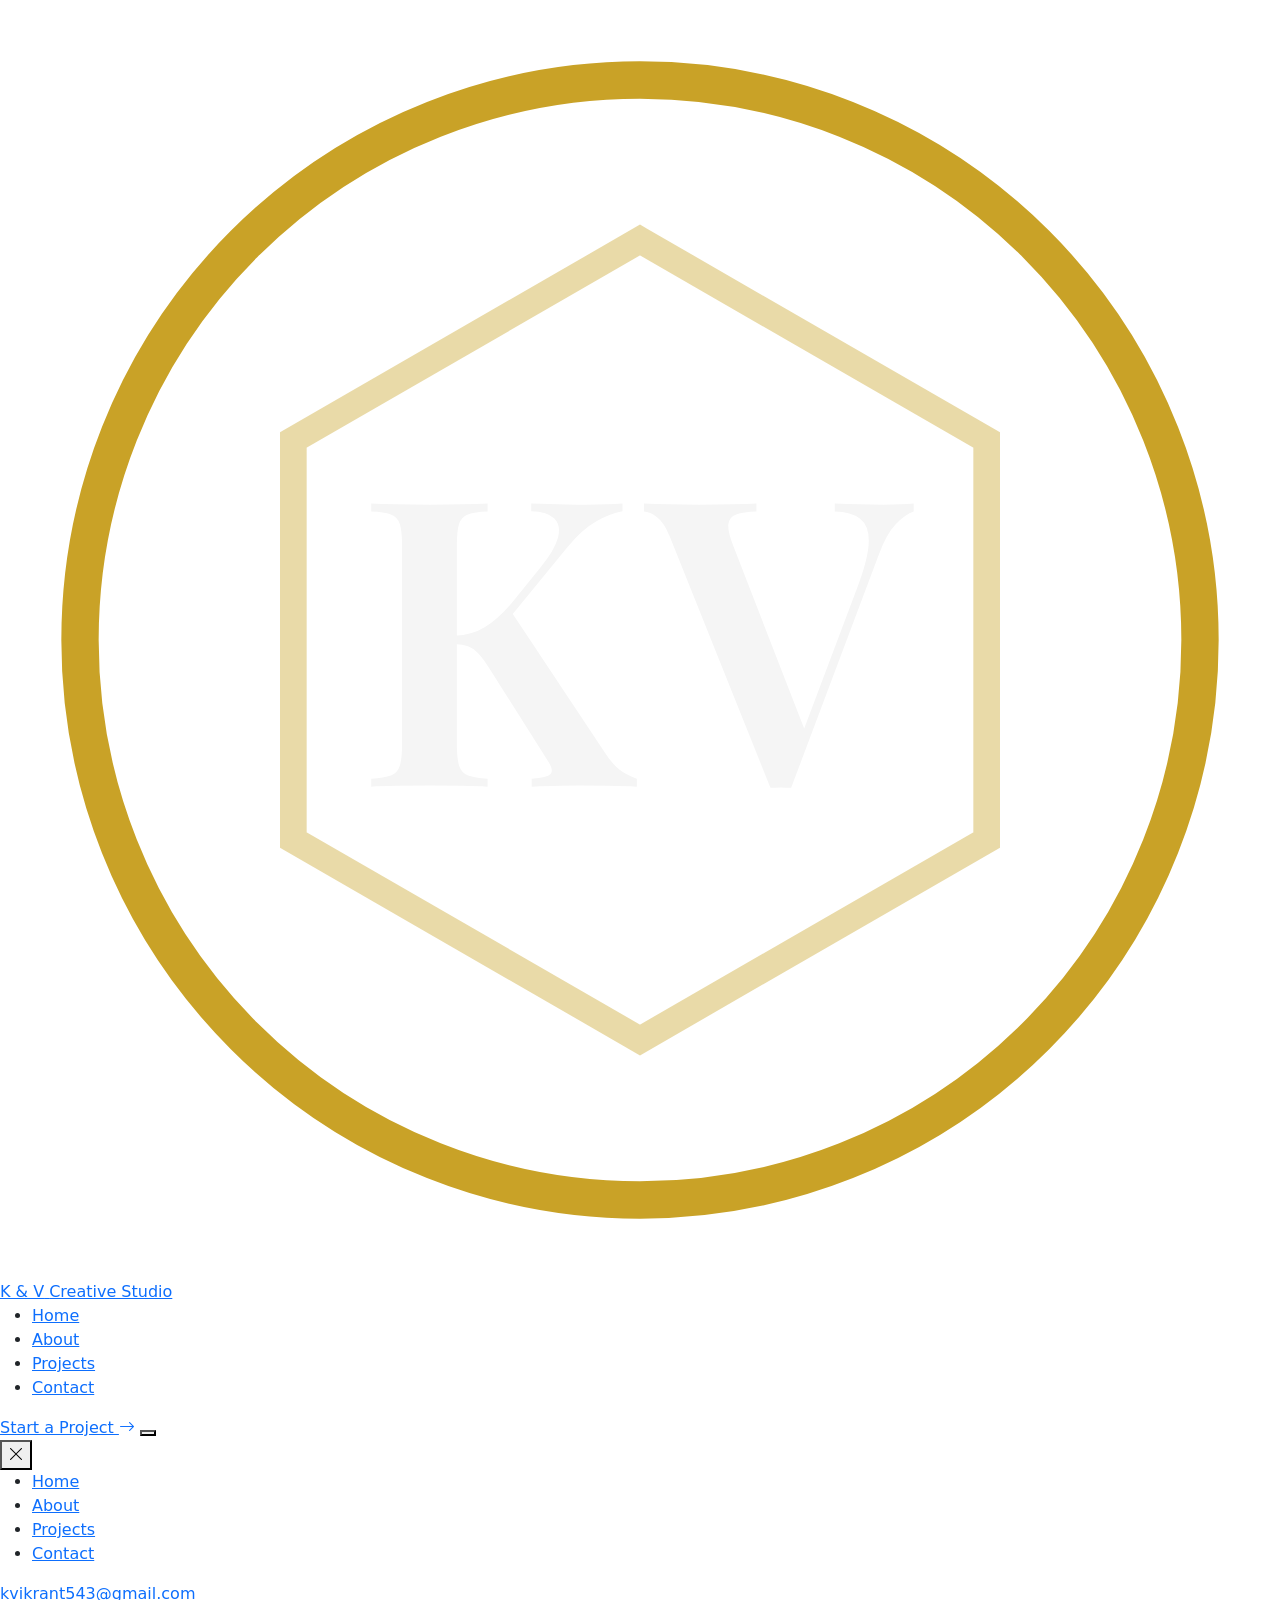
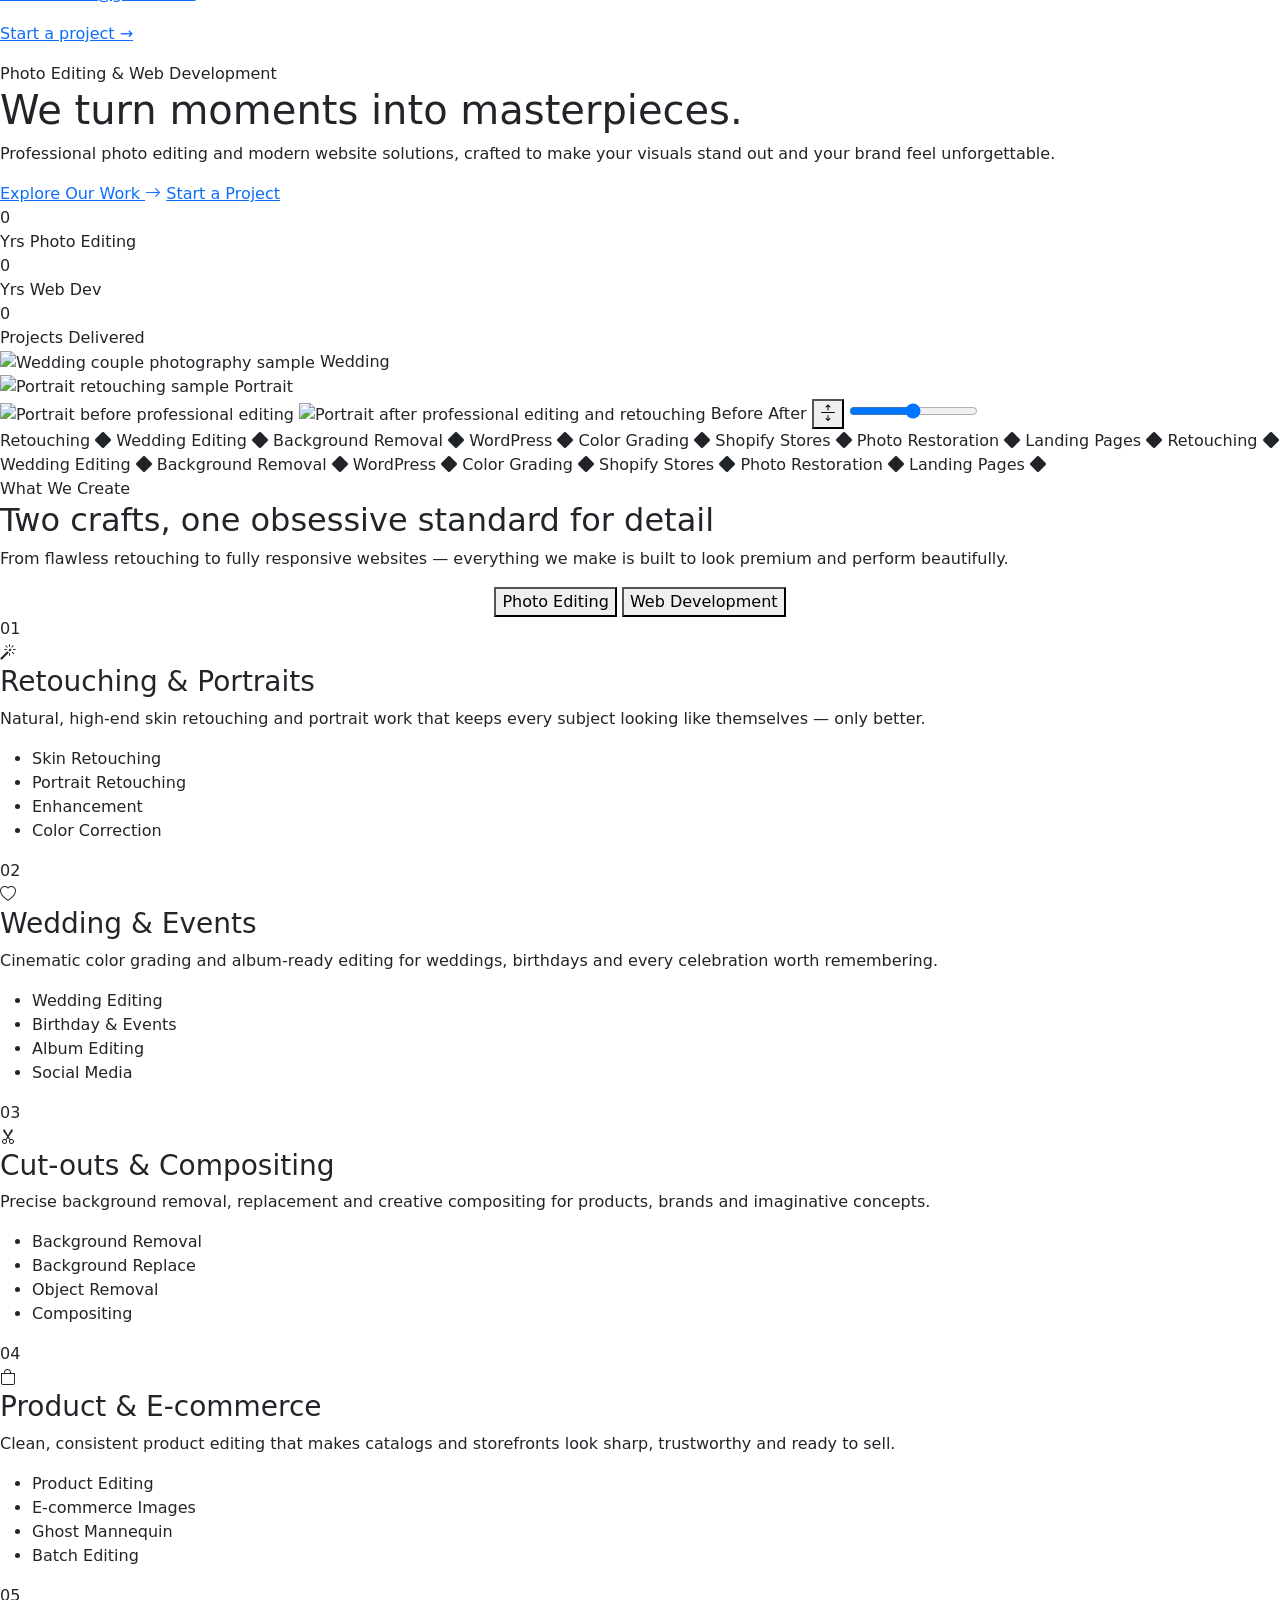
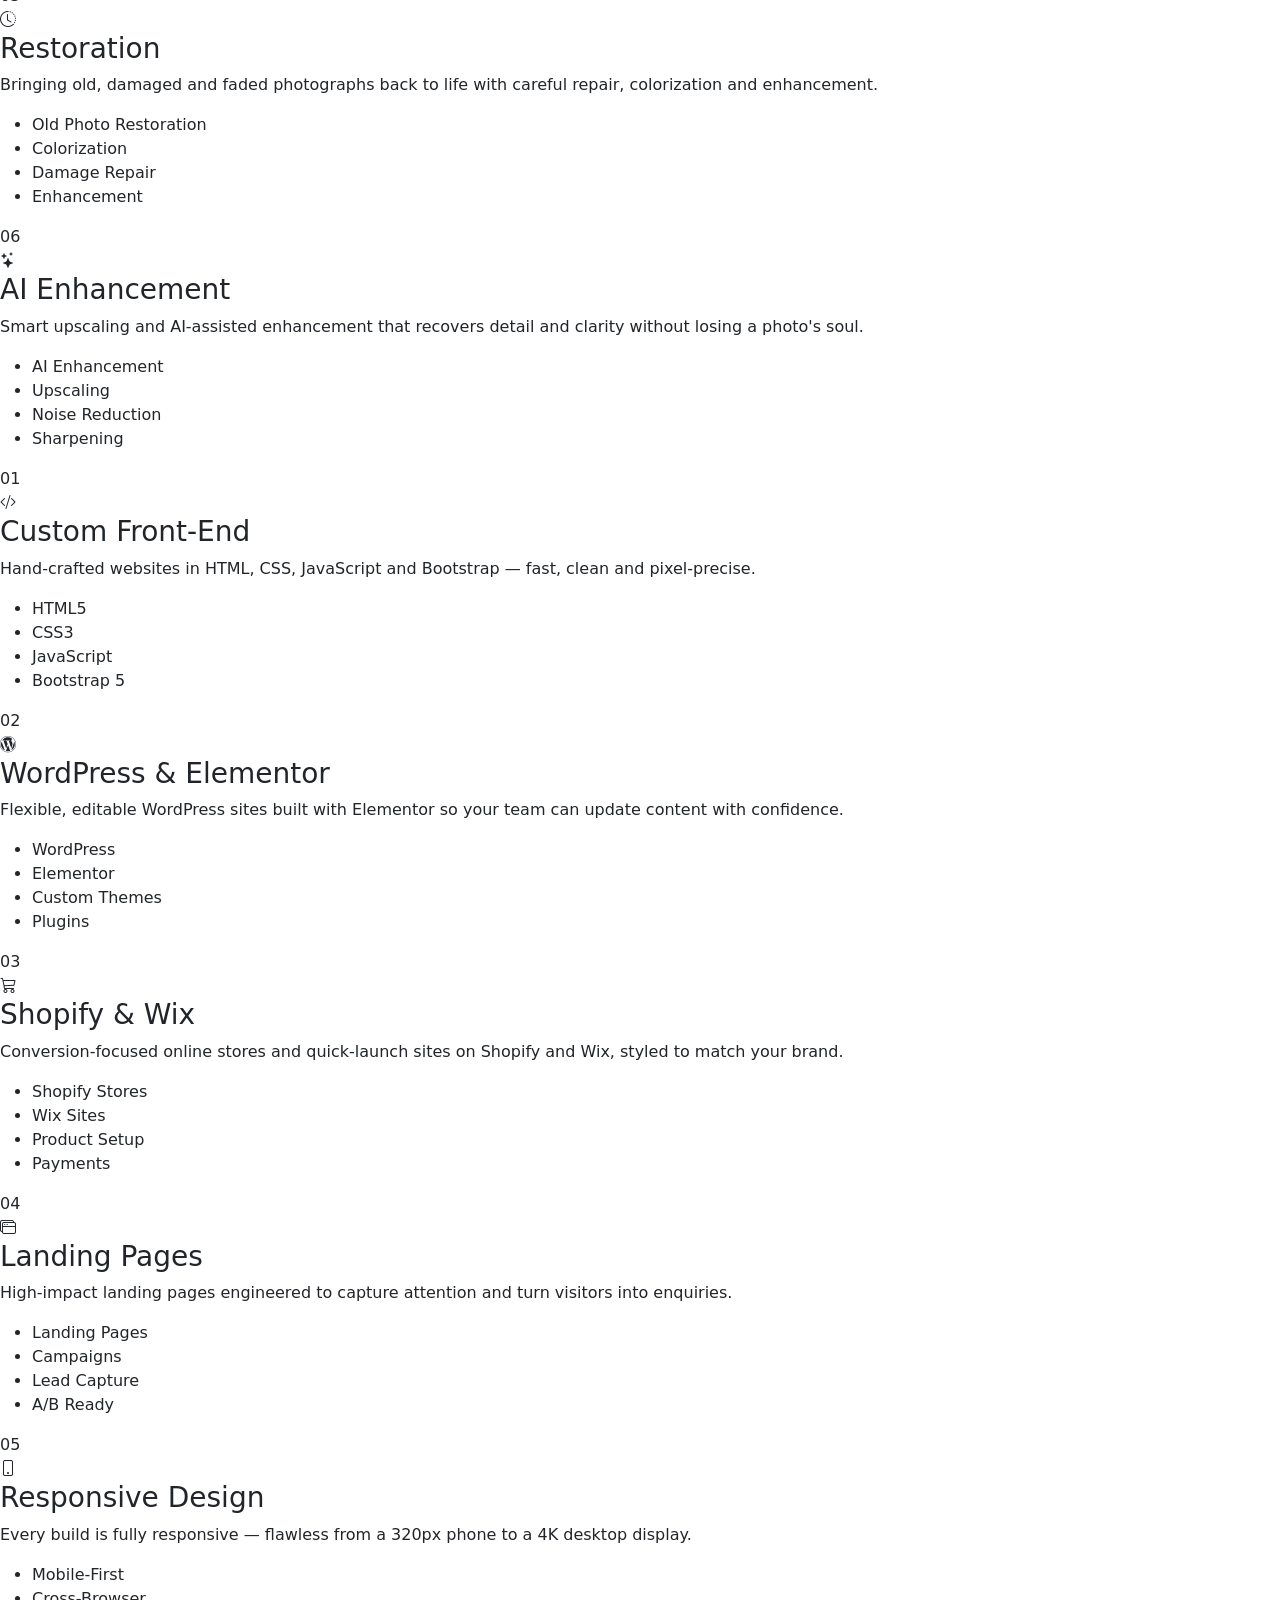
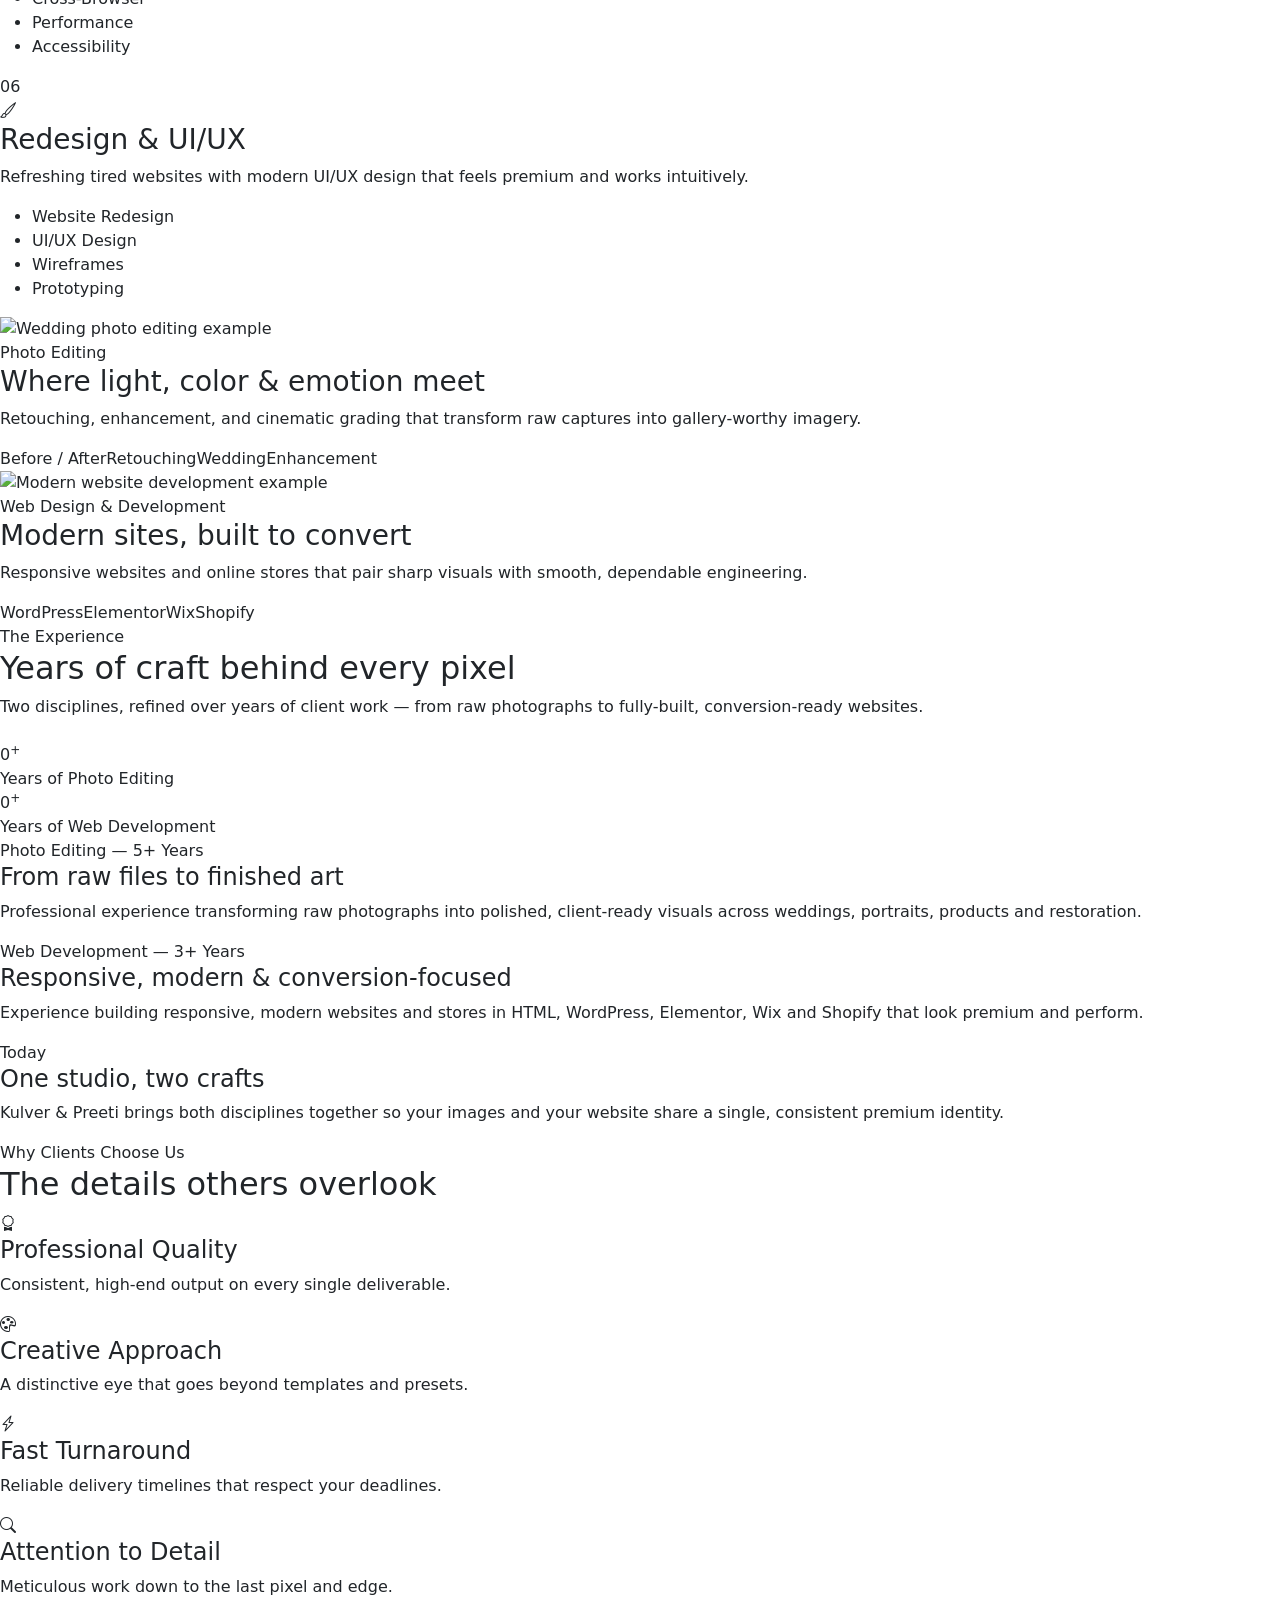
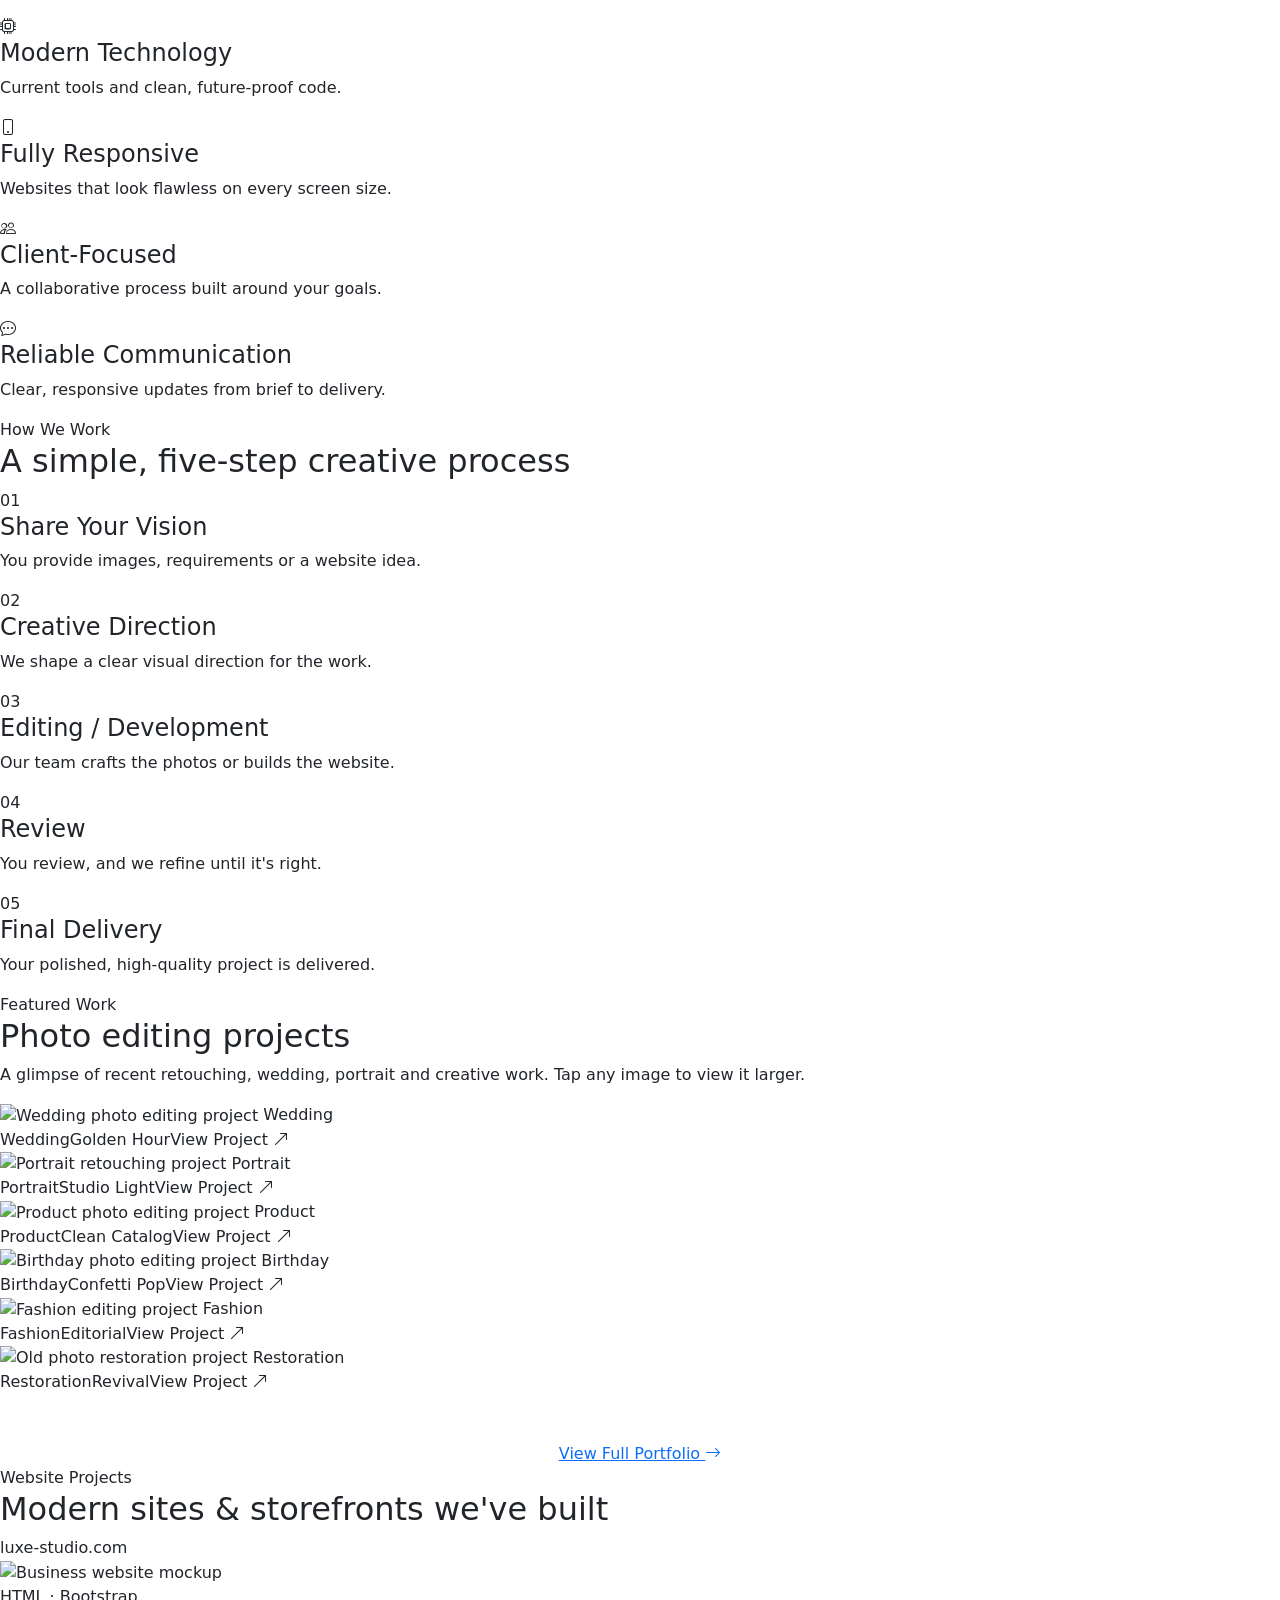
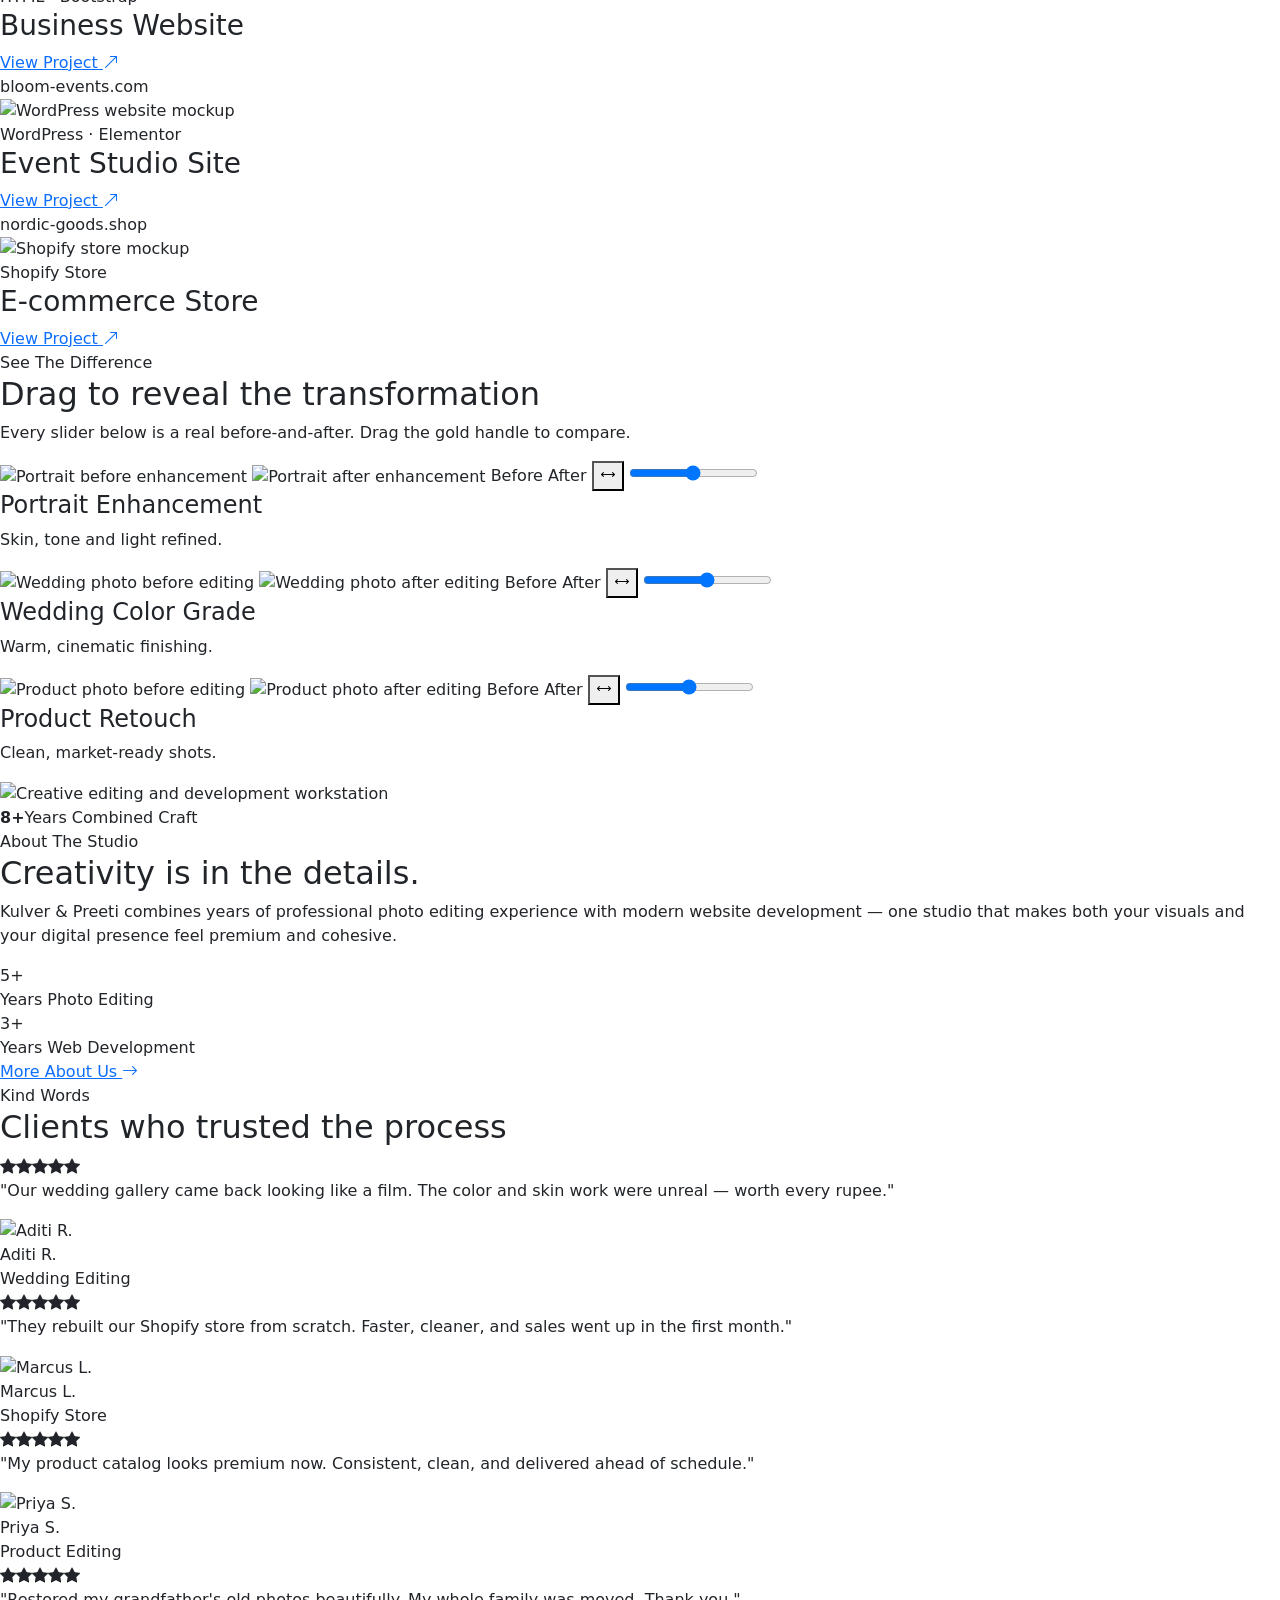
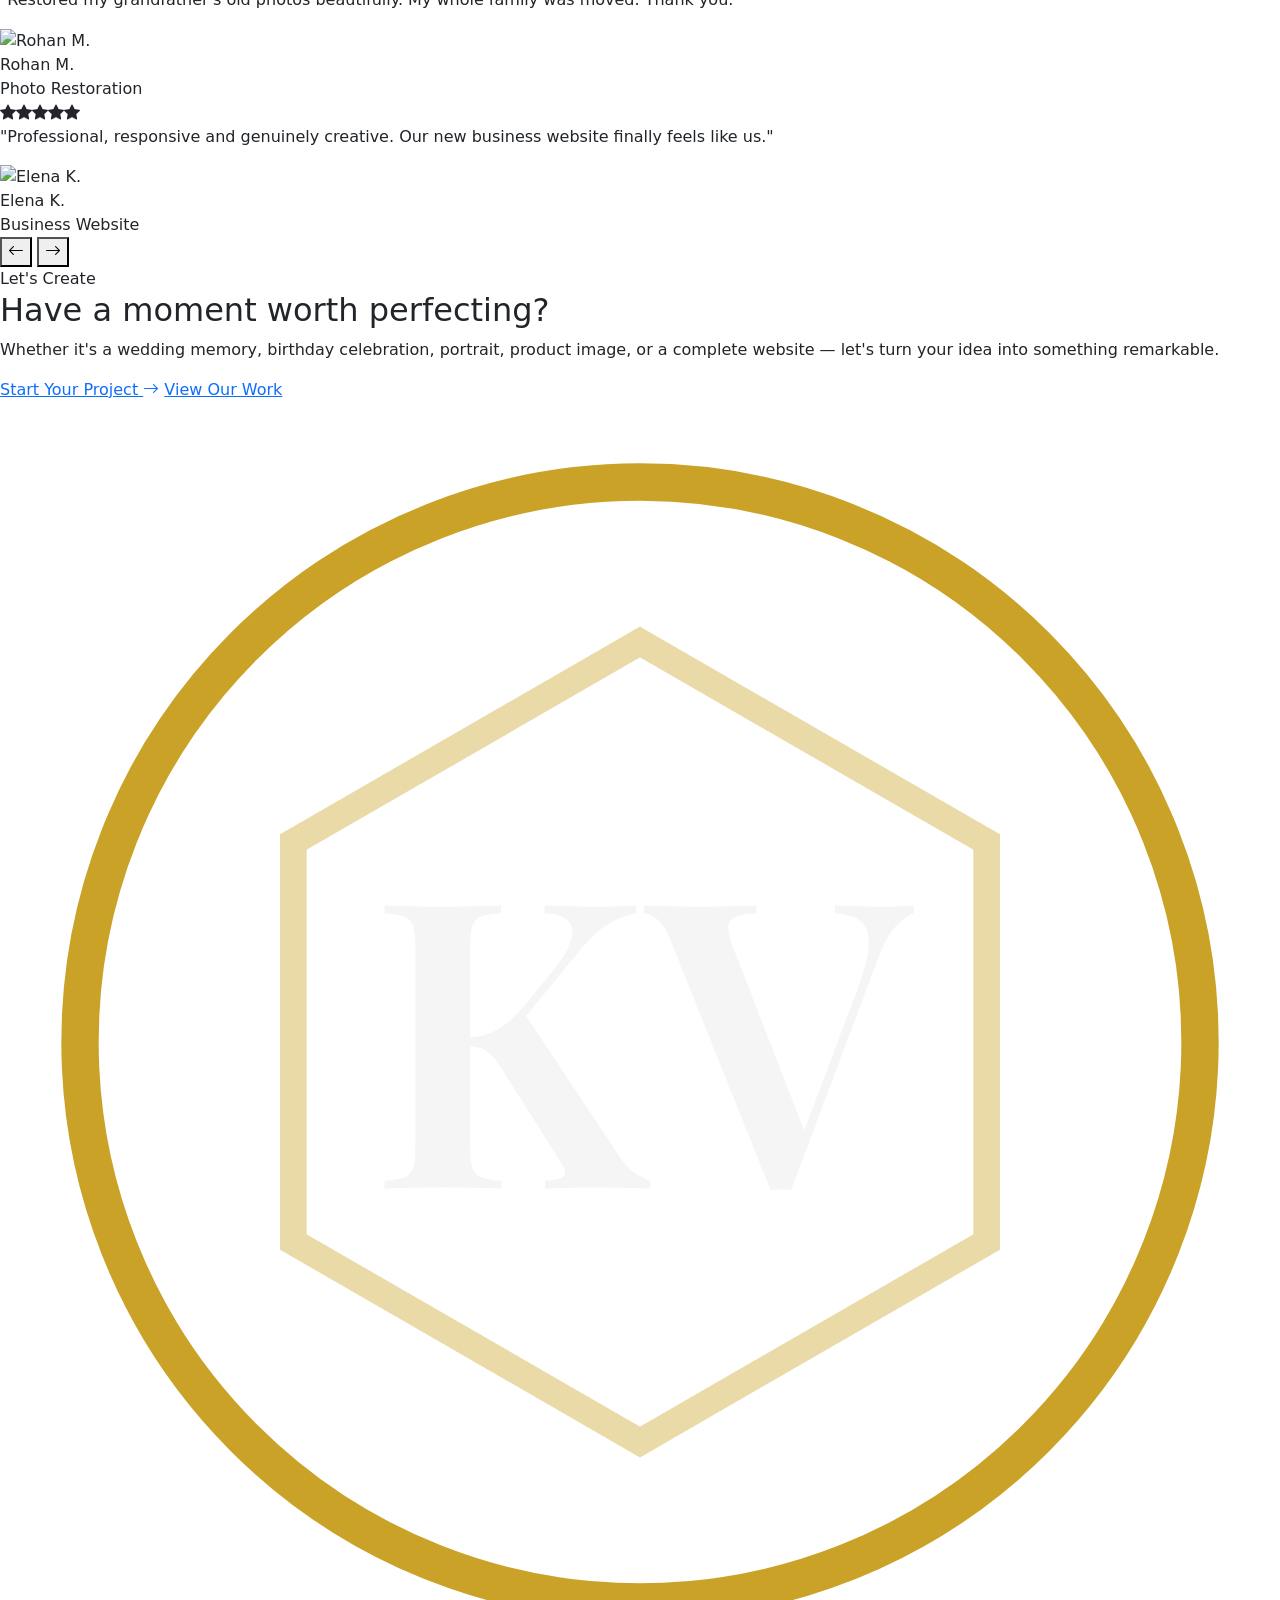
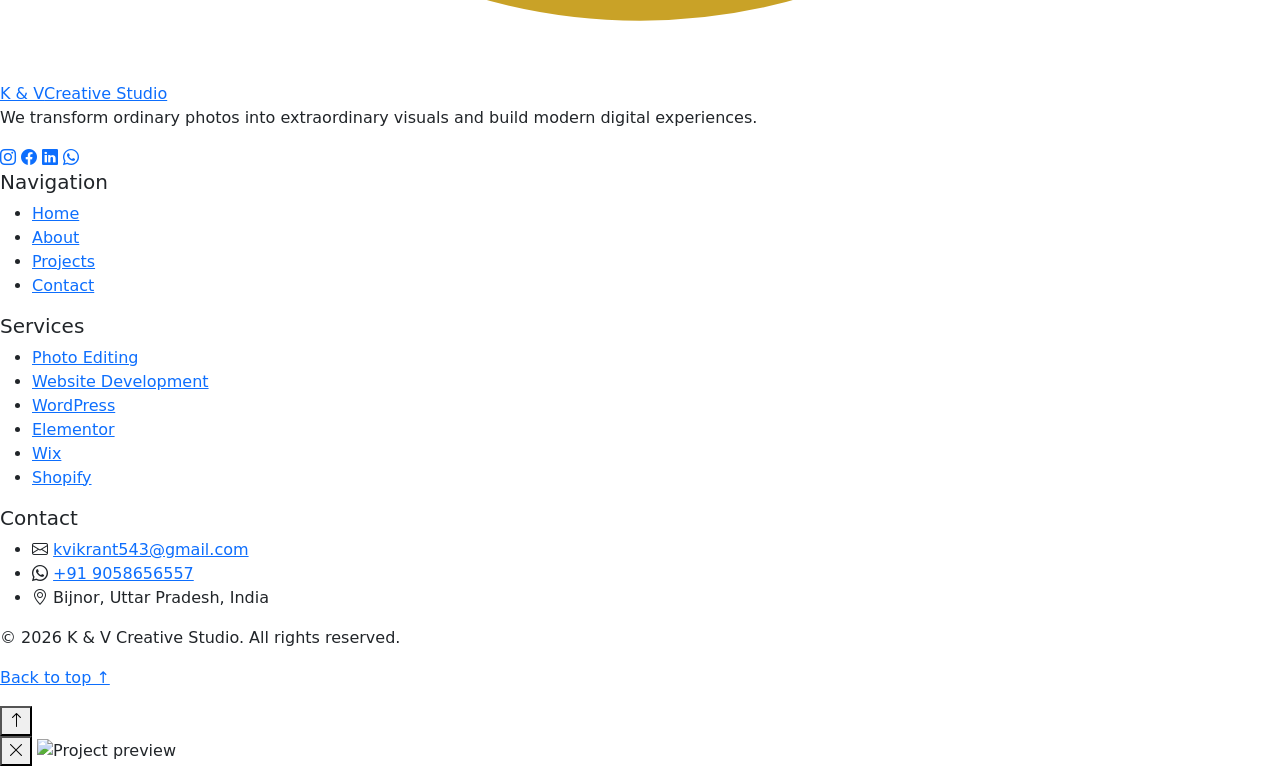
==== index.html @ a1789c25 "Add files via upload" ====
<!DOCTYPE html>
<html lang="en">
<head>
  <meta charset="UTF-8" />
  <meta name="viewport" content="width=device-width, initial-scale=1.0" />
  <title>Kulver &amp; Preeti — Premium Photo Editing &amp; Website Development Studio</title>
  <meta name="description" content="Kulver &amp; Preeti is a premium creative studio delivering professional photo editing, retouching, wedding &amp; portrait editing, background removal and modern website development in HTML, WordPress, Elementor, Wix and Shopify." />
  <meta name="keywords" content="photo editing services, professional photo retouching, wedding photo editing, portrait retouching, birthday photo editing, image enhancement, background removal, photo manipulation, website development, WordPress development, Elementor, Wix, Shopify, responsive website design" />
  <meta name="author" content="Kulver &amp; Preeti" />
  <link rel="canonical" href="https://vikrantkumar143.github.io/KV-Editing/" />

  <!-- Open Graph -->
  <meta property="og:type" content="website" />
  <meta property="og:title" content="Kulver &amp; Preeti — Premium Photo Editing &amp; Website Development" />
  <meta property="og:description" content="We turn moments into masterpieces. Professional photo editing and modern website solutions crafted for photographers, brands and businesses." />
  <meta property="og:url" content="https://vikrantkumar143.github.io/KV-Editing/" />
  <meta property="og:image" content="https://images.unsplash.com/photo-1519741497674-611481863552?auto=format&fit=crop&w=1200&q=80" />

  <!-- Twitter -->
  <meta name="twitter:card" content="summary_large_image" />
  <meta name="twitter:title" content="Kulver &amp; Preeti — Premium Photo Editing &amp; Website Development" />
  <meta name="twitter:description" content="We transform ordinary photos into extraordinary visuals and build modern digital experiences." />
  <meta name="twitter:image" content="https://images.unsplash.com/photo-1519741497674-611481863552?auto=format&fit=crop&w=1200&q=80" />

  <link rel="preconnect" href="https://fonts.googleapis.com" />
  <link rel="preconnect" href="https://fonts.gstatic.com" crossorigin />
  <link href="https://fonts.googleapis.com/css2?family=Playfair+Display:ital,wght@0,500;0,600;0,700;1,500&family=Poppins:wght@300;400;500;600&display=swap" rel="stylesheet" />
  <link rel="stylesheet" href="https://cdn.jsdelivr.net/npm/bootstrap@5.3.3/dist/css/bootstrap.min.css" />
  <link rel="stylesheet" href="https://cdn.jsdelivr.net/npm/bootstrap-icons@1.11.3/font/bootstrap-icons.min.css" />
  <link rel="stylesheet" href="css/style.css" />
</head>
<body>

  <!-- ===================== NAVBAR ===================== -->
  <header class="kv-nav" id="kvNav">
    <div class="kv-container kv-nav__inner">
      <a href="./" class="kv-logo" aria-label="Kulver and Preeti home">
        <svg class="kv-logo__mark" viewBox="0 0 48 48" fill="none" xmlns="http://www.w3.org/2000/svg" aria-hidden="true">
          <circle cx="24" cy="24" r="21" stroke="#c9a227" stroke-width="1.4" />
          <polygon class="kv-aperture" points="24,9 37,16.5 37,31.5 24,39 11,31.5 11,16.5" stroke="#c9a227" stroke-width="1" fill="none" opacity="0.4" />
          <text x="24" y="29.5" text-anchor="middle" font-family="'Playfair Display', serif" font-size="15" font-weight="600" fill="#f5f5f5" letter-spacing="0.5">KV</text>
        </svg>
        <span class="kv-logo__text">
          <span class="kv-logo__name">K &amp; V</span>
          <span class="kv-logo__sub">Creative Studio</span>
        </span>
      </a>

      <nav aria-label="Primary">
        <ul class="kv-nav__links">
          <li><a href="./" class="kv-nav__link is-active">Home</a></li>
          <li><a href="about" class="kv-nav__link">About</a></li>
          <li><a href="projects" class="kv-nav__link">Projects</a></li>
          <li><a href="contact" class="kv-nav__link">Contact</a></li>
        </ul>
      </nav>

      <div class="kv-nav__actions">
        <a href="contact" class="kv-btn kv-btn--gold kv-btn--sm" data-magnetic>Start a Project <i class="bi bi-arrow-right"></i></a>
        <button class="kv-burger" id="kvBurger" aria-label="Open menu" aria-controls="kvMobileMenu" aria-expanded="false">
          <span></span><span></span><span></span>
        </button>
      </div>
    </div>
  </header>

  <!-- ===================== MOBILE MENU ===================== -->
  <div class="kv-mobile-menu" id="kvMobileMenu" role="dialog" aria-modal="true" aria-hidden="true" aria-label="Mobile navigation">
    <span class="kv-mobile-menu__glow"></span>
    <button class="kv-mobile-menu__close" aria-label="Close menu"><i class="bi bi-x-lg"></i></button>
    <ul class="kv-mobile-menu__list">
      <li><a href="./" class="kv-mobile-menu__link">Home</a></li>
      <li><a href="about" class="kv-mobile-menu__link">About</a></li>
      <li><a href="projects" class="kv-mobile-menu__link">Projects</a></li>
      <li><a href="contact" class="kv-mobile-menu__link">Contact</a></li>
    </ul>
    <div class="kv-mobile-menu__meta">
      <p><a href="mailto:kvikrant543@gmail.com">kvikrant543@gmail.com</a></p>
      <p><a href="contact">Start a project →</a></p>
    </div>
  </div>

  <main>
    <!-- ===================== HERO ===================== -->
    <section class="kv-hero" id="top">
      <div class="kv-hero__bg" data-parallax-y="0.4"></div>
      <div class="kv-hero__grid-lines"></div>
      <div class="kv-container kv-hero__inner">
        <div class="kv-hero__content">
          <span class="kv-eyebrow" data-reveal>Photo Editing &amp; Web Development</span>
          <h1 class="kv-hero__title" data-reveal data-reveal-delay="1">
            <span>We turn moments</span>
            <span>into <span class="kv-gold-text">masterpieces.</span></span>
          </h1>
          <p class="kv-hero__lead" data-reveal data-reveal-delay="2">
            Professional photo editing and modern website solutions, crafted to make your
            visuals stand out and your brand feel unforgettable.
          </p>
          <div class="kv-hero__cta" data-reveal data-reveal-delay="3">
            <a href="projects" class="kv-btn kv-btn--gold" data-magnetic>Explore Our Work <i class="bi bi-arrow-right"></i></a>
            <a href="contact" class="kv-btn kv-btn--ghost" data-magnetic>Start a Project</a>
          </div>
          <div class="kv-hero__stats" data-reveal data-reveal-delay="4">
            <div>
              <div class="kv-hero__stat-num"><span data-count="5" data-suffix="+">0</span></div>
              <div class="kv-hero__stat-label">Yrs Photo Editing</div>
            </div>
            <div>
              <div class="kv-hero__stat-num"><span data-count="3" data-suffix="+">0</span></div>
              <div class="kv-hero__stat-label">Yrs Web Dev</div>
            </div>
            <div>
              <div class="kv-hero__stat-num"><span data-count="900" data-suffix="+">0</span></div>
              <div class="kv-hero__stat-label">Projects Delivered</div>
            </div>
          </div>
        </div>

        <div class="kv-hero__visual" data-reveal="scale" data-reveal-delay="2">
          <div class="kv-float kv-float--1 kv-anim-float" data-parallax="26">
            <img src="https://images.unsplash.com/photo-1465495976277-4387d4b0b4c6?auto=format&fit=crop&w=400&q=80" alt="Wedding couple photography sample" loading="lazy" />
            <span class="kv-float__tag">Wedding</span>
          </div>
          <div class="kv-float kv-float--2 kv-anim-float--slow" data-parallax="18">
            <img src="https://images.unsplash.com/photo-1494790108377-be9c29b29330?auto=format&fit=crop&w=300&q=80" alt="Portrait retouching sample" loading="lazy" />
            <span class="kv-float__tag">Portrait</span>
          </div>

          <div class="kv-compare" data-parallax="8" role="group" aria-label="Before and after photo editing comparison">
            <img class="kv-compare__img kv-compare__fx-before" src="https://images.unsplash.com/photo-1524504388940-b1c1722653e1?auto=format&fit=crop&w=900&q=80" alt="Portrait before professional editing" loading="lazy" />
            <img class="kv-compare__img kv-compare__after" src="https://images.unsplash.com/photo-1524504388940-b1c1722653e1?auto=format&fit=crop&w=900&q=85" alt="Portrait after professional editing and retouching" loading="lazy" />
            <span class="kv-compare__label kv-compare__label--before">Before</span>
            <span class="kv-compare__label kv-compare__label--after">After</span>
            <span class="kv-compare__divider"></span>
            <button class="kv-compare__handle" aria-label="Drag to compare before and after"><i class="bi bi-arrows-expand" style="transform:rotate(90deg)"></i></button>
            <input class="kv-compare__range" type="range" min="0" max="100" value="50" aria-label="Before and after slider position" />
          </div>
        </div>
      </div>
    </section>

    <!-- ===================== MARQUEE ===================== -->
    <div class="kv-marquee" aria-hidden="true">
      <div class="kv-marquee__track">
        <span class="kv-marquee__item">Retouching <i class="bi bi-diamond-fill"></i></span>
        <span class="kv-marquee__item">Wedding Editing <i class="bi bi-diamond-fill"></i></span>
        <span class="kv-marquee__item">Background Removal <i class="bi bi-diamond-fill"></i></span>
        <span class="kv-marquee__item">WordPress <i class="bi bi-diamond-fill"></i></span>
        <span class="kv-marquee__item">Color Grading <i class="bi bi-diamond-fill"></i></span>
        <span class="kv-marquee__item">Shopify Stores <i class="bi bi-diamond-fill"></i></span>
        <span class="kv-marquee__item">Photo Restoration <i class="bi bi-diamond-fill"></i></span>
        <span class="kv-marquee__item">Landing Pages <i class="bi bi-diamond-fill"></i></span>
        <!-- duplicate for seamless loop -->
        <span class="kv-marquee__item">Retouching <i class="bi bi-diamond-fill"></i></span>
        <span class="kv-marquee__item">Wedding Editing <i class="bi bi-diamond-fill"></i></span>
        <span class="kv-marquee__item">Background Removal <i class="bi bi-diamond-fill"></i></span>
        <span class="kv-marquee__item">WordPress <i class="bi bi-diamond-fill"></i></span>
        <span class="kv-marquee__item">Color Grading <i class="bi bi-diamond-fill"></i></span>
        <span class="kv-marquee__item">Shopify Stores <i class="bi bi-diamond-fill"></i></span>
        <span class="kv-marquee__item">Photo Restoration <i class="bi bi-diamond-fill"></i></span>
        <span class="kv-marquee__item">Landing Pages <i class="bi bi-diamond-fill"></i></span>
      </div>
    </div>

    <!-- ===================== SERVICES ===================== -->
    <section class="kv-section" id="services">
      <div class="kv-container">
        <div class="kv-section-head kv-section-head--center" data-reveal>
          <span class="kv-eyebrow">What We Create</span>
          <h2 class="kv-heading-lg">Two crafts, one obsessive standard for detail</h2>
          <p class="kv-lead" style="margin-inline:auto;">From flawless retouching to fully responsive websites — everything we make is
            built to look premium and perform beautifully.</p>
        </div>

        <div class="text-center" data-reveal>
          <div class="kv-services__tabs" role="tablist" aria-label="Service categories">
            <button class="kv-services__tab is-active" data-tab="photo" role="tab" aria-selected="true">Photo Editing</button>
            <button class="kv-services__tab" data-tab="web" role="tab" aria-selected="false">Web Development</button>
          </div>
        </div>

        <!-- Photo panel -->
        <div class="kv-services__panel is-active" data-panel="photo" role="tabpanel">
          <div class="kv-service-grid">
            <article class="kv-service-card" data-tilt data-reveal>
              <span class="kv-service-card__num">01</span>
              <div class="kv-service-card__icon"><i class="bi bi-magic"></i></div>
              <h3>Retouching &amp; Portraits</h3>
              <p>Natural, high-end skin retouching and portrait work that keeps every subject looking like themselves — only better.</p>
              <ul class="kv-service-card__list">
                <li>Skin Retouching</li><li>Portrait Retouching</li><li>Enhancement</li><li>Color Correction</li>
              </ul>
              <span class="kv-service-card__line"></span>
            </article>

            <article class="kv-service-card" data-tilt data-reveal data-reveal-delay="1">
              <span class="kv-service-card__num">02</span>
              <div class="kv-service-card__icon"><i class="bi bi-heart"></i></div>
              <h3>Wedding &amp; Events</h3>
              <p>Cinematic color grading and album-ready editing for weddings, birthdays and every celebration worth remembering.</p>
              <ul class="kv-service-card__list">
                <li>Wedding Editing</li><li>Birthday &amp; Events</li><li>Album Editing</li><li>Social Media</li>
              </ul>
              <span class="kv-service-card__line"></span>
            </article>

            <article class="kv-service-card" data-tilt data-reveal data-reveal-delay="2">
              <span class="kv-service-card__num">03</span>
              <div class="kv-service-card__icon"><i class="bi bi-scissors"></i></div>
              <h3>Cut-outs &amp; Compositing</h3>
              <p>Precise background removal, replacement and creative compositing for products, brands and imaginative concepts.</p>
              <ul class="kv-service-card__list">
                <li>Background Removal</li><li>Background Replace</li><li>Object Removal</li><li>Compositing</li>
              </ul>
              <span class="kv-service-card__line"></span>
            </article>

            <article class="kv-service-card" data-tilt data-reveal>
              <span class="kv-service-card__num">04</span>
              <div class="kv-service-card__icon"><i class="bi bi-bag"></i></div>
              <h3>Product &amp; E-commerce</h3>
              <p>Clean, consistent product editing that makes catalogs and storefronts look sharp, trustworthy and ready to sell.</p>
              <ul class="kv-service-card__list">
                <li>Product Editing</li><li>E-commerce Images</li><li>Ghost Mannequin</li><li>Batch Editing</li>
              </ul>
              <span class="kv-service-card__line"></span>
            </article>

            <article class="kv-service-card" data-tilt data-reveal data-reveal-delay="1">
              <span class="kv-service-card__num">05</span>
              <div class="kv-service-card__icon"><i class="bi bi-clock-history"></i></div>
              <h3>Restoration</h3>
              <p>Bringing old, damaged and faded photographs back to life with careful repair, colorization and enhancement.</p>
              <ul class="kv-service-card__list">
                <li>Old Photo Restoration</li><li>Colorization</li><li>Damage Repair</li><li>Enhancement</li>
              </ul>
              <span class="kv-service-card__line"></span>
            </article>

            <article class="kv-service-card" data-tilt data-reveal data-reveal-delay="2">
              <span class="kv-service-card__num">06</span>
              <div class="kv-service-card__icon"><i class="bi bi-stars"></i></div>
              <h3>AI Enhancement</h3>
              <p>Smart upscaling and AI-assisted enhancement that recovers detail and clarity without losing a photo's soul.</p>
              <ul class="kv-service-card__list">
                <li>AI Enhancement</li><li>Upscaling</li><li>Noise Reduction</li><li>Sharpening</li>
              </ul>
              <span class="kv-service-card__line"></span>
            </article>
          </div>
        </div>

        <!-- Web panel -->
        <div class="kv-services__panel" data-panel="web" role="tabpanel">
          <div class="kv-service-grid">
            <article class="kv-service-card" data-tilt data-reveal>
              <span class="kv-service-card__num">01</span>
              <div class="kv-service-card__icon"><i class="bi bi-code-slash"></i></div>
              <h3>Custom Front-End</h3>
              <p>Hand-crafted websites in HTML, CSS, JavaScript and Bootstrap — fast, clean and pixel-precise.</p>
              <ul class="kv-service-card__list">
                <li>HTML5</li><li>CSS3</li><li>JavaScript</li><li>Bootstrap 5</li>
              </ul>
              <span class="kv-service-card__line"></span>
            </article>

            <article class="kv-service-card" data-tilt data-reveal data-reveal-delay="1">
              <span class="kv-service-card__num">02</span>
              <div class="kv-service-card__icon"><i class="bi bi-wordpress"></i></div>
              <h3>WordPress &amp; Elementor</h3>
              <p>Flexible, editable WordPress sites built with Elementor so your team can update content with confidence.</p>
              <ul class="kv-service-card__list">
                <li>WordPress</li><li>Elementor</li><li>Custom Themes</li><li>Plugins</li>
              </ul>
              <span class="kv-service-card__line"></span>
            </article>

            <article class="kv-service-card" data-tilt data-reveal data-reveal-delay="2">
              <span class="kv-service-card__num">03</span>
              <div class="kv-service-card__icon"><i class="bi bi-cart3"></i></div>
              <h3>Shopify &amp; Wix</h3>
              <p>Conversion-focused online stores and quick-launch sites on Shopify and Wix, styled to match your brand.</p>
              <ul class="kv-service-card__list">
                <li>Shopify Stores</li><li>Wix Sites</li><li>Product Setup</li><li>Payments</li>
              </ul>
              <span class="kv-service-card__line"></span>
            </article>

            <article class="kv-service-card" data-tilt data-reveal>
              <span class="kv-service-card__num">04</span>
              <div class="kv-service-card__icon"><i class="bi bi-window-stack"></i></div>
              <h3>Landing Pages</h3>
              <p>High-impact landing pages engineered to capture attention and turn visitors into enquiries.</p>
              <ul class="kv-service-card__list">
                <li>Landing Pages</li><li>Campaigns</li><li>Lead Capture</li><li>A/B Ready</li>
              </ul>
              <span class="kv-service-card__line"></span>
            </article>

            <article class="kv-service-card" data-tilt data-reveal data-reveal-delay="1">
              <span class="kv-service-card__num">05</span>
              <div class="kv-service-card__icon"><i class="bi bi-phone"></i></div>
              <h3>Responsive Design</h3>
              <p>Every build is fully responsive — flawless from a 320px phone to a 4K desktop display.</p>
              <ul class="kv-service-card__list">
                <li>Mobile-First</li><li>Cross-Browser</li><li>Performance</li><li>Accessibility</li>
              </ul>
              <span class="kv-service-card__line"></span>
            </article>

            <article class="kv-service-card" data-tilt data-reveal data-reveal-delay="2">
              <span class="kv-service-card__num">06</span>
              <div class="kv-service-card__icon"><i class="bi bi-brush"></i></div>
              <h3>Redesign &amp; UI/UX</h3>
              <p>Refreshing tired websites with modern UI/UX design that feels premium and works intuitively.</p>
              <ul class="kv-service-card__list">
                <li>Website Redesign</li><li>UI/UX Design</li><li>Wireframes</li><li>Prototyping</li>
              </ul>
              <span class="kv-service-card__line"></span>
            </article>
          </div>
        </div>
      </div>
    </section>

    <!-- ===================== SPLIT FEATURE ===================== -->
    <section class="kv-section kv-section--tight">
      <div class="kv-container">
        <div class="kv-split">
          <article class="kv-split__col" data-reveal="left">
            <div class="kv-split__bg">
              <img src="https://images.unsplash.com/photo-1519741497674-611481863552?auto=format&fit=crop&w=800&q=80" alt="Wedding photo editing example" loading="lazy" />
            </div>
            <div class="kv-split__content">
              <span class="kv-split__tag">Photo Editing</span>
              <h3>Where light, color &amp; emotion meet</h3>
              <p>Retouching, enhancement, and cinematic grading that transform raw captures into gallery-worthy imagery.</p>
              <div class="kv-split__chips">
                <span>Before / After</span><span>Retouching</span><span>Wedding</span><span>Enhancement</span>
              </div>
            </div>
          </article>

          <article class="kv-split__col" data-reveal="right">
            <div class="kv-split__bg">
              <img src="https://images.unsplash.com/photo-1467232004584-a241de8bcf5d?auto=format&fit=crop&w=800&q=80" alt="Modern website development example" loading="lazy" />
            </div>
            <div class="kv-split__content">
              <span class="kv-split__tag">Web Design &amp; Development</span>
              <h3>Modern sites, built to convert</h3>
              <p>Responsive websites and online stores that pair sharp visuals with smooth, dependable engineering.</p>
              <div class="kv-split__chips">
                <span>WordPress</span><span>Elementor</span><span>Wix</span><span>Shopify</span>
              </div>
            </div>
          </article>
        </div>
      </div>
    </section>

    <!-- ===================== EXPERIENCE ===================== -->
    <section class="kv-section" id="experience">
      <div class="kv-container">
        <div class="kv-experience">
          <div data-reveal="left">
            <span class="kv-eyebrow">The Experience</span>
            <h2 class="kv-heading-lg">Years of craft behind every pixel</h2>
            <p class="kv-lead">Two disciplines, refined over years of client work — from raw photographs to fully-built, conversion-ready websites.</p>
            <div class="kv-counter-grid mt-4">
              <div class="kv-counter-card">
                <div class="kv-counter-card__num"><span data-count="5">0</span><sup>+</sup></div>
                <div class="kv-counter-card__label">Years of Photo Editing</div>
              </div>
              <div class="kv-counter-card">
                <div class="kv-counter-card__num"><span data-count="3">0</span><sup>+</sup></div>
                <div class="kv-counter-card__label">Years of Web Development</div>
              </div>
            </div>
          </div>

          <div class="kv-timeline" data-reveal="right">
            <div class="kv-timeline__item">
              <span class="kv-timeline__dot"></span>
              <span class="kv-timeline__year">Photo Editing — 5+ Years</span>
              <h4>From raw files to finished art</h4>
              <p>Professional experience transforming raw photographs into polished, client-ready visuals across weddings, portraits, products and restoration.</p>
            </div>
            <div class="kv-timeline__item">
              <span class="kv-timeline__dot"></span>
              <span class="kv-timeline__year">Web Development — 3+ Years</span>
              <h4>Responsive, modern &amp; conversion-focused</h4>
              <p>Experience building responsive, modern websites and stores in HTML, WordPress, Elementor, Wix and Shopify that look premium and perform.</p>
            </div>
            <div class="kv-timeline__item">
              <span class="kv-timeline__dot"></span>
              <span class="kv-timeline__year">Today</span>
              <h4>One studio, two crafts</h4>
              <p>Kulver &amp; Preeti brings both disciplines together so your images and your website share a single, consistent premium identity.</p>
            </div>
          </div>
        </div>
      </div>
    </section>

    <!-- ===================== WHY CHOOSE US ===================== -->
    <section class="kv-section kv-section--tight" style="background:var(--kv-surface);">
      <div class="kv-container">
        <div class="kv-section-head kv-section-head--center" data-reveal>
          <span class="kv-eyebrow">Why Clients Choose Us</span>
          <h2 class="kv-heading-lg">The details others overlook</h2>
        </div>
        <div class="kv-why-grid">
          <div class="kv-why-card" data-reveal><div class="kv-why-card__icon"><i class="bi bi-award"></i></div><h4>Professional Quality</h4><p>Consistent, high-end output on every single deliverable.</p></div>
          <div class="kv-why-card" data-reveal data-reveal-delay="1"><div class="kv-why-card__icon"><i class="bi bi-palette"></i></div><h4>Creative Approach</h4><p>A distinctive eye that goes beyond templates and presets.</p></div>
          <div class="kv-why-card" data-reveal data-reveal-delay="2"><div class="kv-why-card__icon"><i class="bi bi-lightning-charge"></i></div><h4>Fast Turnaround</h4><p>Reliable delivery timelines that respect your deadlines.</p></div>
          <div class="kv-why-card" data-reveal data-reveal-delay="3"><div class="kv-why-card__icon"><i class="bi bi-search"></i></div><h4>Attention to Detail</h4><p>Meticulous work down to the last pixel and edge.</p></div>
          <div class="kv-why-card" data-reveal><div class="kv-why-card__icon"><i class="bi bi-cpu"></i></div><h4>Modern Technology</h4><p>Current tools and clean, future-proof code.</p></div>
          <div class="kv-why-card" data-reveal data-reveal-delay="1"><div class="kv-why-card__icon"><i class="bi bi-phone"></i></div><h4>Fully Responsive</h4><p>Websites that look flawless on every screen size.</p></div>
          <div class="kv-why-card" data-reveal data-reveal-delay="2"><div class="kv-why-card__icon"><i class="bi bi-people"></i></div><h4>Client-Focused</h4><p>A collaborative process built around your goals.</p></div>
          <div class="kv-why-card" data-reveal data-reveal-delay="3"><div class="kv-why-card__icon"><i class="bi bi-chat-dots"></i></div><h4>Reliable Communication</h4><p>Clear, responsive updates from brief to delivery.</p></div>
        </div>
      </div>
    </section>

    <!-- ===================== PROCESS ===================== -->
    <section class="kv-section">
      <div class="kv-container">
        <div class="kv-section-head kv-section-head--center" data-reveal>
          <span class="kv-eyebrow">How We Work</span>
          <h2 class="kv-heading-lg">A simple, five-step creative process</h2>
        </div>
        <div class="kv-process">
          <div class="kv-process__step" data-reveal><span class="kv-process__num">01</span><h4>Share Your Vision</h4><p>You provide images, requirements or a website idea.</p></div>
          <div class="kv-process__step" data-reveal data-reveal-delay="1"><span class="kv-process__num">02</span><h4>Creative Direction</h4><p>We shape a clear visual direction for the work.</p></div>
          <div class="kv-process__step" data-reveal data-reveal-delay="2"><span class="kv-process__num">03</span><h4>Editing / Development</h4><p>Our team crafts the photos or builds the website.</p></div>
          <div class="kv-process__step" data-reveal data-reveal-delay="3"><span class="kv-process__num">04</span><h4>Review</h4><p>You review, and we refine until it's right.</p></div>
          <div class="kv-process__step" data-reveal data-reveal-delay="4"><span class="kv-process__num">05</span><h4>Final Delivery</h4><p>Your polished, high-quality project is delivered.</p></div>
        </div>
      </div>
    </section>

    <!-- ===================== FEATURED PROJECTS ===================== -->
    <section class="kv-section kv-section--tight" id="work">
      <div class="kv-container">
        <div class="kv-section-head" data-reveal>
          <span class="kv-eyebrow">Featured Work</span>
          <h2 class="kv-heading-lg">Photo editing projects</h2>
          <p class="kv-lead">A glimpse of recent retouching, wedding, portrait and creative work. Tap any image to view it larger.</p>
        </div>
        <div class="kv-gallery">
          <div class="kv-tile kv-card-tall" data-reveal data-lightbox="https://images.unsplash.com/photo-1519741497674-611481863552?auto=format&fit=crop&w=1000&q=85" data-caption="Wedding — Golden Hour Editing">
            <img class="kv-tile__img" src="https://images.unsplash.com/photo-1519741497674-611481863552?auto=format&fit=crop&w=700&q=80" alt="Wedding photo editing project" loading="lazy" />
            <span class="kv-tile__badge">Wedding</span>
            <div class="kv-tile__overlay"><span class="kv-tile__cat">Wedding</span><span class="kv-tile__title">Golden Hour</span><span class="kv-tile__view">View Project <i class="bi bi-arrow-up-right"></i></span></div>
          </div>
          <div class="kv-tile" data-reveal data-reveal-delay="1" data-lightbox="https://images.unsplash.com/photo-1494790108377-be9c29b29330?auto=format&fit=crop&w=1000&q=85" data-caption="Portrait — Natural Skin Retouch">
            <img class="kv-tile__img" src="https://images.unsplash.com/photo-1494790108377-be9c29b29330?auto=format&fit=crop&w=600&q=80" alt="Portrait retouching project" loading="lazy" />
            <span class="kv-tile__badge">Portrait</span>
            <div class="kv-tile__overlay"><span class="kv-tile__cat">Portrait</span><span class="kv-tile__title">Studio Light</span><span class="kv-tile__view">View Project <i class="bi bi-arrow-up-right"></i></span></div>
          </div>
          <div class="kv-tile" data-reveal data-reveal-delay="2" data-lightbox="https://images.unsplash.com/photo-1549060279-7e168fcee0c2?auto=format&fit=crop&w=1000&q=85" data-caption="Product — E-commerce Editing">
            <img class="kv-tile__img" src="https://images.unsplash.com/photo-1549060279-7e168fcee0c2?auto=format&fit=crop&w=600&q=80" alt="Product photo editing project" loading="lazy" />
            <span class="kv-tile__badge">Product</span>
            <div class="kv-tile__overlay"><span class="kv-tile__cat">Product</span><span class="kv-tile__title">Clean Catalog</span><span class="kv-tile__view">View Project <i class="bi bi-arrow-up-right"></i></span></div>
          </div>
          <div class="kv-tile" data-reveal data-lightbox="https://images.unsplash.com/photo-1530103862676-de8c9debad1d?auto=format&fit=crop&w=1000&q=85" data-caption="Birthday — Celebration Editing">
            <img class="kv-tile__img" src="https://images.unsplash.com/photo-1530103862676-de8c9debad1d?auto=format&fit=crop&w=600&q=80" alt="Birthday photo editing project" loading="lazy" />
            <span class="kv-tile__badge">Birthday</span>
            <div class="kv-tile__overlay"><span class="kv-tile__cat">Birthday</span><span class="kv-tile__title">Confetti Pop</span><span class="kv-tile__view">View Project <i class="bi bi-arrow-up-right"></i></span></div>
          </div>
          <div class="kv-tile kv-card-tall" data-reveal data-reveal-delay="1" data-lightbox="https://images.unsplash.com/photo-1483985988355-763728e1935b?auto=format&fit=crop&w=1000&q=85" data-caption="Fashion — Editorial Retouch">
            <img class="kv-tile__img" src="https://images.unsplash.com/photo-1483985988355-763728e1935b?auto=format&fit=crop&w=700&q=80" alt="Fashion editing project" loading="lazy" />
            <span class="kv-tile__badge">Fashion</span>
            <div class="kv-tile__overlay"><span class="kv-tile__cat">Fashion</span><span class="kv-tile__title">Editorial</span><span class="kv-tile__view">View Project <i class="bi bi-arrow-up-right"></i></span></div>
          </div>
          <div class="kv-tile" data-reveal data-reveal-delay="2" data-lightbox="https://images.unsplash.com/photo-1516035069371-29a1b244cc32?auto=format&fit=crop&w=1000&q=85" data-caption="Restoration — Old Photo Revival">
            <img class="kv-tile__img" src="https://images.unsplash.com/photo-1516035069371-29a1b244cc32?auto=format&fit=crop&w=600&q=80" alt="Old photo restoration project" loading="lazy" />
            <span class="kv-tile__badge">Restoration</span>
            <div class="kv-tile__overlay"><span class="kv-tile__cat">Restoration</span><span class="kv-tile__title">Revival</span><span class="kv-tile__view">View Project <i class="bi bi-arrow-up-right"></i></span></div>
          </div>
        </div>
        <div class="text-center mt-5" data-reveal>
          <a href="projects" class="kv-btn kv-btn--ghost" data-magnetic>View Full Portfolio <i class="bi bi-arrow-right"></i></a>
        </div>
      </div>
    </section>

    <!-- ===================== WEBSITE PROJECTS ===================== -->
    <section class="kv-section" style="background:var(--kv-surface);">
      <div class="kv-container">
        <div class="kv-section-head" data-reveal>
          <span class="kv-eyebrow">Website Projects</span>
          <h2 class="kv-heading-lg">Modern sites &amp; storefronts we've built</h2>
        </div>
        <div class="kv-mockup-grid">
          <article class="kv-mockup" data-reveal>
            <div class="kv-browser">
              <div class="kv-browser__bar"><span class="kv-browser__dot"></span><span class="kv-browser__dot"></span><span class="kv-browser__dot"></span><span class="kv-browser__url">luxe-studio.com</span></div>
              <div class="kv-mockup__shot"><img src="https://images.unsplash.com/photo-1467232004584-a241de8bcf5d?auto=format&fit=crop&w=700&q=80" alt="Business website mockup" loading="lazy" /></div>
            </div>
            <div class="kv-mockup__body"><span class="kv-mockup__tech">HTML · Bootstrap</span><h3>Business Website</h3><a href="projects">View Project <i class="bi bi-arrow-up-right"></i></a></div>
          </article>
          <article class="kv-mockup" data-reveal data-reveal-delay="1">
            <div class="kv-browser">
              <div class="kv-browser__bar"><span class="kv-browser__dot"></span><span class="kv-browser__dot"></span><span class="kv-browser__dot"></span><span class="kv-browser__url">bloom-events.com</span></div>
              <div class="kv-mockup__shot"><img src="https://images.unsplash.com/photo-1519389950473-47ba0277781c?auto=format&fit=crop&w=700&q=80" alt="WordPress website mockup" loading="lazy" /></div>
            </div>
            <div class="kv-mockup__body"><span class="kv-mockup__tech">WordPress · Elementor</span><h3>Event Studio Site</h3><a href="projects">View Project <i class="bi bi-arrow-up-right"></i></a></div>
          </article>
          <article class="kv-mockup" data-reveal data-reveal-delay="2">
            <div class="kv-browser">
              <div class="kv-browser__bar"><span class="kv-browser__dot"></span><span class="kv-browser__dot"></span><span class="kv-browser__dot"></span><span class="kv-browser__url">nordic-goods.shop</span></div>
              <div class="kv-mockup__shot"><img src="https://images.unsplash.com/photo-1556742049-0cfed4f6a45d?auto=format&fit=crop&w=700&q=80" alt="Shopify store mockup" loading="lazy" /></div>
            </div>
            <div class="kv-mockup__body"><span class="kv-mockup__tech">Shopify Store</span><h3>E-commerce Store</h3><a href="projects">View Project <i class="bi bi-arrow-up-right"></i></a></div>
          </article>
        </div>
      </div>
    </section>

    <!-- ===================== BEFORE & AFTER GALLERY ===================== -->
    <section class="kv-section">
      <div class="kv-container">
        <div class="kv-section-head kv-section-head--center" data-reveal>
          <span class="kv-eyebrow">See The Difference</span>
          <h2 class="kv-heading-lg">Drag to reveal the transformation</h2>
          <p class="kv-lead" style="margin-inline:auto;">Every slider below is a real before-and-after. Drag the gold handle to compare.</p>
        </div>
        <div class="kv-ba-grid">
          <div class="kv-ba-item" data-reveal>
            <div class="kv-compare" role="group" aria-label="Portrait enhancement before and after">
              <img class="kv-compare__img kv-compare__fx-before" src="https://images.unsplash.com/photo-1500648767791-00dcc994a43e?auto=format&fit=crop&w=700&q=80" alt="Portrait before enhancement" loading="lazy" />
              <img class="kv-compare__img kv-compare__after" src="https://images.unsplash.com/photo-1500648767791-00dcc994a43e?auto=format&fit=crop&w=700&q=85" alt="Portrait after enhancement" loading="lazy" />
              <span class="kv-compare__label kv-compare__label--before">Before</span>
              <span class="kv-compare__label kv-compare__label--after">After</span>
              <span class="kv-compare__divider"></span>
              <button class="kv-compare__handle kv-compare__handle--sm" aria-label="Drag to compare"><i class="bi bi-arrows"></i></button>
              <input class="kv-compare__range" type="range" min="0" max="100" value="50" aria-label="Slider position" />
            </div>
            <div class="kv-ba-item__caption"><h4>Portrait Enhancement</h4><p>Skin, tone and light refined.</p></div>
          </div>
          <div class="kv-ba-item" data-reveal data-reveal-delay="1">
            <div class="kv-compare" role="group" aria-label="Wedding editing before and after">
              <img class="kv-compare__img kv-compare__fx-before" src="https://images.unsplash.com/photo-1511285560929-80b456fea0bc?auto=format&fit=crop&w=700&q=80" alt="Wedding photo before editing" loading="lazy" />
              <img class="kv-compare__img kv-compare__after" src="https://images.unsplash.com/photo-1511285560929-80b456fea0bc?auto=format&fit=crop&w=700&q=85" alt="Wedding photo after editing" loading="lazy" />
              <span class="kv-compare__label kv-compare__label--before">Before</span>
              <span class="kv-compare__label kv-compare__label--after">After</span>
              <span class="kv-compare__divider"></span>
              <button class="kv-compare__handle kv-compare__handle--sm" aria-label="Drag to compare"><i class="bi bi-arrows"></i></button>
              <input class="kv-compare__range" type="range" min="0" max="100" value="50" aria-label="Slider position" />
            </div>
            <div class="kv-ba-item__caption"><h4>Wedding Color Grade</h4><p>Warm, cinematic finishing.</p></div>
          </div>
          <div class="kv-ba-item" data-reveal data-reveal-delay="2">
            <div class="kv-compare" role="group" aria-label="Product editing before and after">
              <img class="kv-compare__img kv-compare__fx-before" src="https://images.unsplash.com/photo-1523170335258-f5ed11844a49?auto=format&fit=crop&w=700&q=80" alt="Product photo before editing" loading="lazy" />
              <img class="kv-compare__img kv-compare__after" src="https://images.unsplash.com/photo-1523170335258-f5ed11844a49?auto=format&fit=crop&w=700&q=85" alt="Product photo after editing" loading="lazy" />
              <span class="kv-compare__label kv-compare__label--before">Before</span>
              <span class="kv-compare__label kv-compare__label--after">After</span>
              <span class="kv-compare__divider"></span>
              <button class="kv-compare__handle kv-compare__handle--sm" aria-label="Drag to compare"><i class="bi bi-arrows"></i></button>
              <input class="kv-compare__range" type="range" min="0" max="100" value="50" aria-label="Slider position" />
            </div>
            <div class="kv-ba-item__caption"><h4>Product Retouch</h4><p>Clean, market-ready shots.</p></div>
          </div>
        </div>
      </div>
    </section>

    <!-- ===================== ABOUT PREVIEW ===================== -->
    <section class="kv-section kv-section--tight" style="background:var(--kv-surface);">
      <div class="kv-container">
        <div class="kv-about-preview">
          <div class="kv-about-preview__media" data-reveal="left">
            <div class="kv-about-preview__img" data-parallax-y="0.3">
              <img src="https://images.unsplash.com/photo-1542744173-8e7e53415bb0?auto=format&fit=crop&w=800&q=80" alt="Creative editing and development workstation" loading="lazy" />
            </div>
            <div class="kv-about-preview__badge"><strong>8+</strong><span>Years Combined Craft</span></div>
          </div>
          <div data-reveal="right">
            <span class="kv-eyebrow">About The Studio</span>
            <h2 class="kv-heading-lg">Creativity is in the details.</h2>
            <p class="kv-lead">Kulver &amp; Preeti combines years of professional photo editing experience with modern website development — one studio that makes both your visuals and your digital presence feel premium and cohesive.</p>
            <div class="kv-about-mini">
              <div><div class="kv-about-mini__num">5+</div><div class="kv-about-mini__label">Years Photo Editing</div></div>
              <div><div class="kv-about-mini__num">3+</div><div class="kv-about-mini__label">Years Web Development</div></div>
            </div>
            <a href="about" class="kv-btn kv-btn--gold" data-magnetic>More About Us <i class="bi bi-arrow-right"></i></a>
          </div>
        </div>
      </div>
    </section>

    <!-- ===================== TESTIMONIALS ===================== -->
    <section class="kv-section">
      <div class="kv-container">
        <div class="kv-section-head kv-section-head--center" data-reveal>
          <span class="kv-eyebrow">Kind Words</span>
          <h2 class="kv-heading-lg">Clients who trusted the process</h2>
        </div>
        <div class="kv-testimonials" data-reveal>
          <div class="kv-testi-track">
            <article class="kv-testi-card">
              <div class="kv-testi-card__stars"><i class="bi bi-star-fill"></i><i class="bi bi-star-fill"></i><i class="bi bi-star-fill"></i><i class="bi bi-star-fill"></i><i class="bi bi-star-fill"></i></div>
              <p class="kv-testi-card__quote">"Our wedding gallery came back looking like a film. The color and skin work were unreal — worth every rupee."</p>
              <div class="kv-testi-card__client"><img class="kv-testi-card__avatar" src="https://images.unsplash.com/photo-1438761681033-6461ffad8d80?auto=format&fit=crop&w=100&q=80" alt="Aditi R." loading="lazy" /><div><div class="kv-testi-card__name">Aditi R.</div><div class="kv-testi-card__role">Wedding Editing</div></div></div>
            </article>
            <article class="kv-testi-card">
              <div class="kv-testi-card__stars"><i class="bi bi-star-fill"></i><i class="bi bi-star-fill"></i><i class="bi bi-star-fill"></i><i class="bi bi-star-fill"></i><i class="bi bi-star-fill"></i></div>
              <p class="kv-testi-card__quote">"They rebuilt our Shopify store from scratch. Faster, cleaner, and sales went up in the first month."</p>
              <div class="kv-testi-card__client"><img class="kv-testi-card__avatar" src="https://images.unsplash.com/photo-1507003211169-0a1dd7228f2d?auto=format&fit=crop&w=100&q=80" alt="Marcus L." loading="lazy" /><div><div class="kv-testi-card__name">Marcus L.</div><div class="kv-testi-card__role">Shopify Store</div></div></div>
            </article>
            <article class="kv-testi-card">
              <div class="kv-testi-card__stars"><i class="bi bi-star-fill"></i><i class="bi bi-star-fill"></i><i class="bi bi-star-fill"></i><i class="bi bi-star-fill"></i><i class="bi bi-star-fill"></i></div>
              <p class="kv-testi-card__quote">"My product catalog looks premium now. Consistent, clean, and delivered ahead of schedule."</p>
              <div class="kv-testi-card__client"><img class="kv-testi-card__avatar" src="https://images.unsplash.com/photo-1544005313-94ddf0286df2?auto=format&fit=crop&w=100&q=80" alt="Priya S." loading="lazy" /><div><div class="kv-testi-card__name">Priya S.</div><div class="kv-testi-card__role">Product Editing</div></div></div>
            </article>
            <article class="kv-testi-card">
              <div class="kv-testi-card__stars"><i class="bi bi-star-fill"></i><i class="bi bi-star-fill"></i><i class="bi bi-star-fill"></i><i class="bi bi-star-fill"></i><i class="bi bi-star-fill"></i></div>
              <p class="kv-testi-card__quote">"Restored my grandfather's old photos beautifully. My whole family was moved. Thank you."</p>
              <div class="kv-testi-card__client"><img class="kv-testi-card__avatar" src="https://images.unsplash.com/photo-1500648767791-00dcc994a43e?auto=format&fit=crop&w=100&q=80" alt="Rohan M." loading="lazy" /><div><div class="kv-testi-card__name">Rohan M.</div><div class="kv-testi-card__role">Photo Restoration</div></div></div>
            </article>
            <article class="kv-testi-card">
              <div class="kv-testi-card__stars"><i class="bi bi-star-fill"></i><i class="bi bi-star-fill"></i><i class="bi bi-star-fill"></i><i class="bi bi-star-fill"></i><i class="bi bi-star-fill"></i></div>
              <p class="kv-testi-card__quote">"Professional, responsive and genuinely creative. Our new business website finally feels like us."</p>
              <div class="kv-testi-card__client"><img class="kv-testi-card__avatar" src="https://images.unsplash.com/photo-1580489944761-15a19d654956?auto=format&fit=crop&w=100&q=80" alt="Elena K." loading="lazy" /><div><div class="kv-testi-card__name">Elena K.</div><div class="kv-testi-card__role">Business Website</div></div></div>
            </article>
          </div>
          <div class="kv-testi-nav">
            <button class="kv-testi-btn" data-testi-prev aria-label="Previous testimonial"><i class="bi bi-arrow-left"></i></button>
            <button class="kv-testi-btn" data-testi-next aria-label="Next testimonial"><i class="bi bi-arrow-right"></i></button>
          </div>
        </div>
      </div>
    </section>

    <!-- ===================== CTA ===================== -->
    <section class="kv-section kv-cta">
      <div class="kv-container">
        <div class="kv-cta__panel" data-reveal="scale">
          <span class="kv-cta__glow"></span>
          <span class="kv-eyebrow" style="justify-content:center;">Let's Create</span>
          <h2>Have a moment worth perfecting?</h2>
          <p>Whether it's a wedding memory, birthday celebration, portrait, product image, or a complete website — let's turn your idea into something remarkable.</p>
          <div class="kv-cta__actions">
            <a href="contact" class="kv-btn kv-btn--gold" data-magnetic>Start Your Project <i class="bi bi-arrow-right"></i></a>
            <a href="projects" class="kv-btn kv-btn--ghost" data-magnetic>View Our Work</a>
          </div>
        </div>
      </div>
    </section>
  </main>

  <!-- ===================== FOOTER ===================== -->
  <footer class="kv-footer">
    <span class="kv-footer__topline"></span>
    <div class="kv-container">
      <div class="kv-footer__grid">
        <div class="kv-footer__about">
          <a href="./" class="kv-logo">
            <svg class="kv-logo__mark" viewBox="0 0 48 48" fill="none" xmlns="http://www.w3.org/2000/svg" aria-hidden="true">
              <circle cx="24" cy="24" r="21" stroke="#c9a227" stroke-width="1.4" />
              <polygon points="24,9 37,16.5 37,31.5 24,39 11,31.5 11,16.5" stroke="#c9a227" stroke-width="1" fill="none" opacity="0.4" />
              <text x="24" y="29.5" text-anchor="middle" font-family="'Playfair Display', serif" font-size="15" font-weight="600" fill="#f5f5f5">KV</text>
            </svg>
            <span class="kv-logo__text"><span class="kv-logo__name">K &amp; V</span><span class="kv-logo__sub">Creative Studio</span></span>
          </a>
          <p>We transform ordinary photos into extraordinary visuals and build modern digital experiences.</p>
          <div class="kv-footer__social">
            <a href="#" aria-label="Instagram"><i class="bi bi-instagram"></i></a>
            <a href="#" aria-label="Facebook"><i class="bi bi-facebook"></i></a>
            <a href="#" aria-label="LinkedIn"><i class="bi bi-linkedin"></i></a>
            <a href="tel:+919058656557" aria-label="WhatsApp"><i class="bi bi-whatsapp"></i></a>
          </div>
        </div>
        <div class="kv-footer__col">
          <h5>Navigation</h5>
          <ul><li><a href="./">Home</a></li><li><a href="about">About</a></li><li><a href="projects">Projects</a></li><li><a href="contact">Contact</a></li></ul>
        </div>
        <div class="kv-footer__col">
          <h5>Services</h5>
          <ul><li><a href="contact">Photo Editing</a></li><li><a href="contact">Website Development</a></li><li><a href="contact">WordPress</a></li><li><a href="contact">Elementor</a></li><li><a href="contact">Wix</a></li><li><a href="contact">Shopify</a></li></ul>
        </div>
        <div class="kv-footer__col">
          <h5>Contact</h5>
          <ul class="kv-footer__contact">
            <li><i class="bi bi-envelope"></i> <a href="mailto:kvikrant543@gmail.com">kvikrant543@gmail.com</a></li>
            <li><i class="bi bi-whatsapp"></i> <a href="tel:+9058656557">+91 9058656557</a></li>
            <li><i class="bi bi-geo-alt"></i> Bijnor, Uttar Pradesh, India</li>
          </ul>
        </div>
      </div>
      <div class="kv-footer__bottom">
        <p>© <span id="kvYear">2026</span> K &amp; V Creative Studio. All rights reserved.</p>
        <p><a href="#top">Back to top ↑</a></p>
      </div>
    </div>
  </footer>

  <button class="kv-top" aria-label="Back to top"><i class="bi bi-arrow-up"></i></button>

  <!-- Lightbox -->
  <div class="kv-lightbox" role="dialog" aria-modal="true" aria-label="Image preview">
    <button class="kv-lightbox__close" aria-label="Close preview"><i class="bi bi-x-lg"></i></button>
    <img class="kv-lightbox__img" src="" alt="Project preview" />
    <div class="kv-lightbox__caption"></div>
  </div>

  <script src="js/script.js"></script>
</body>
</html>
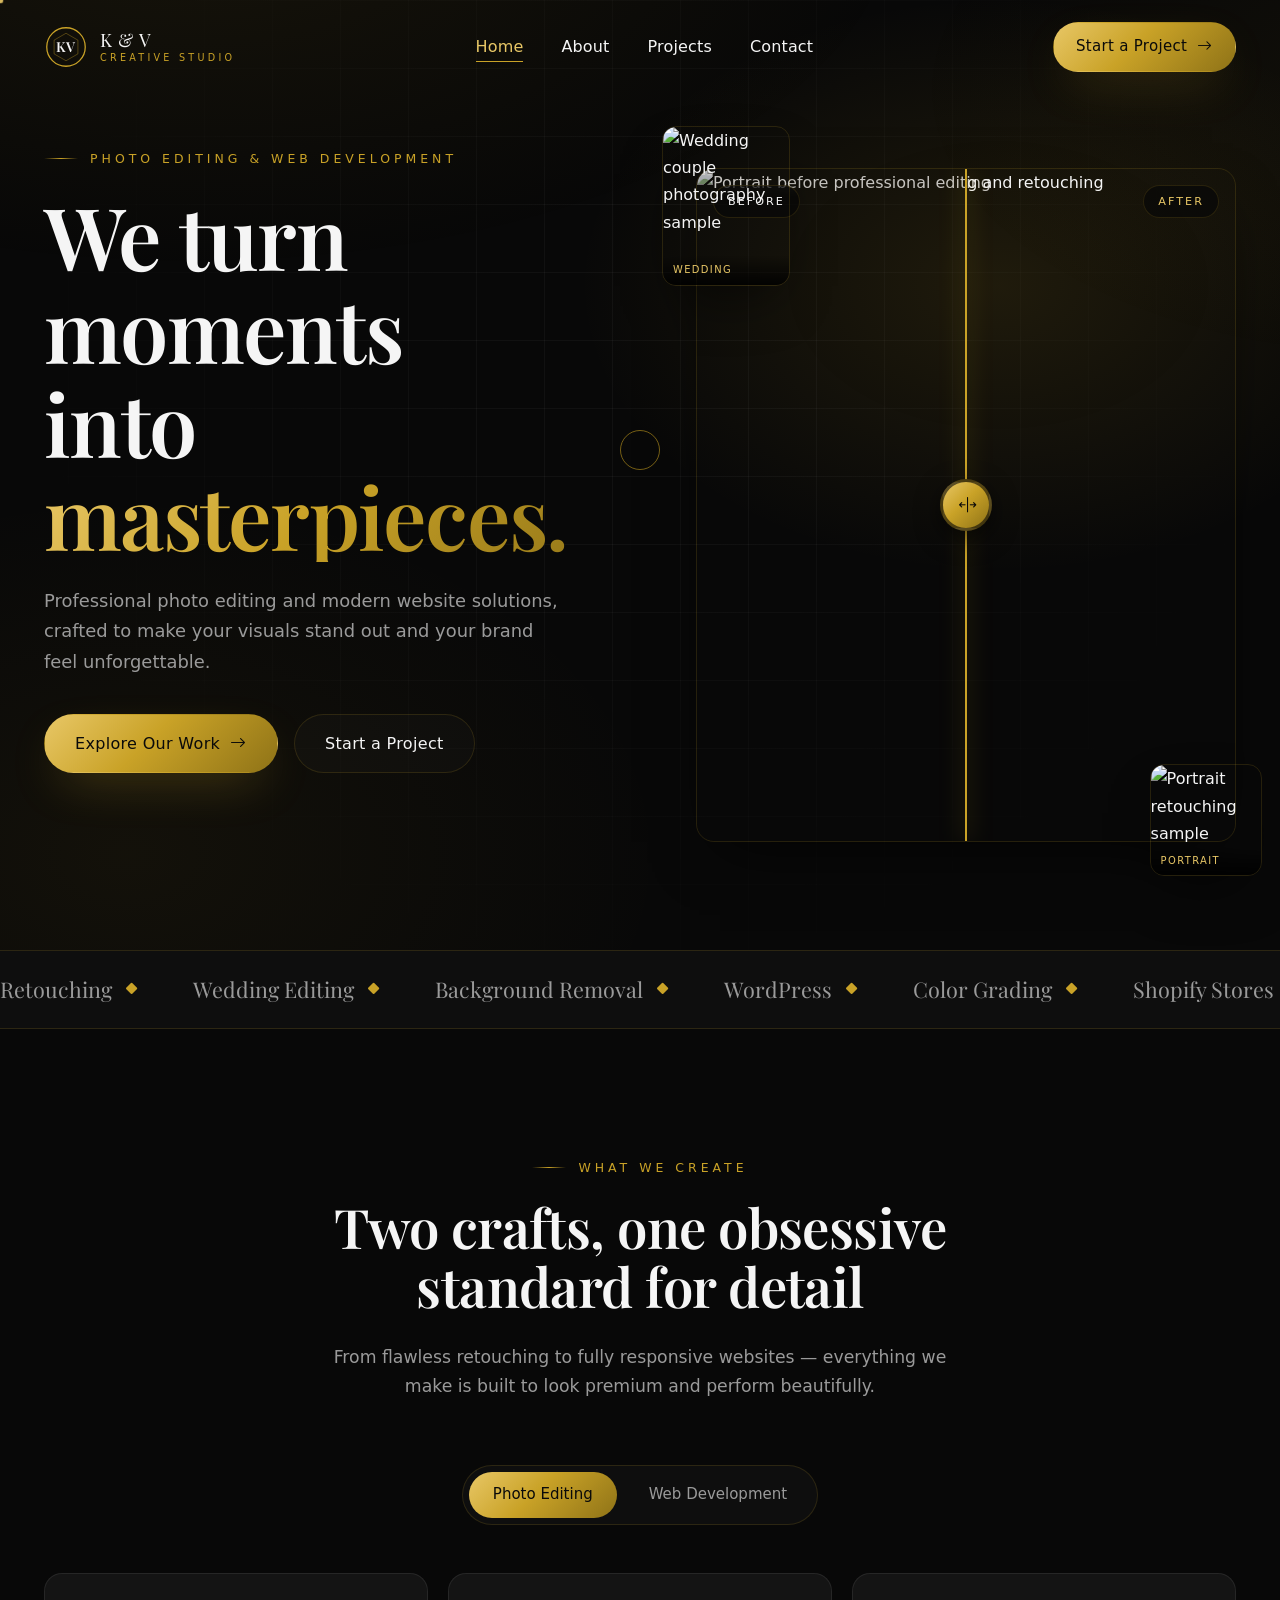
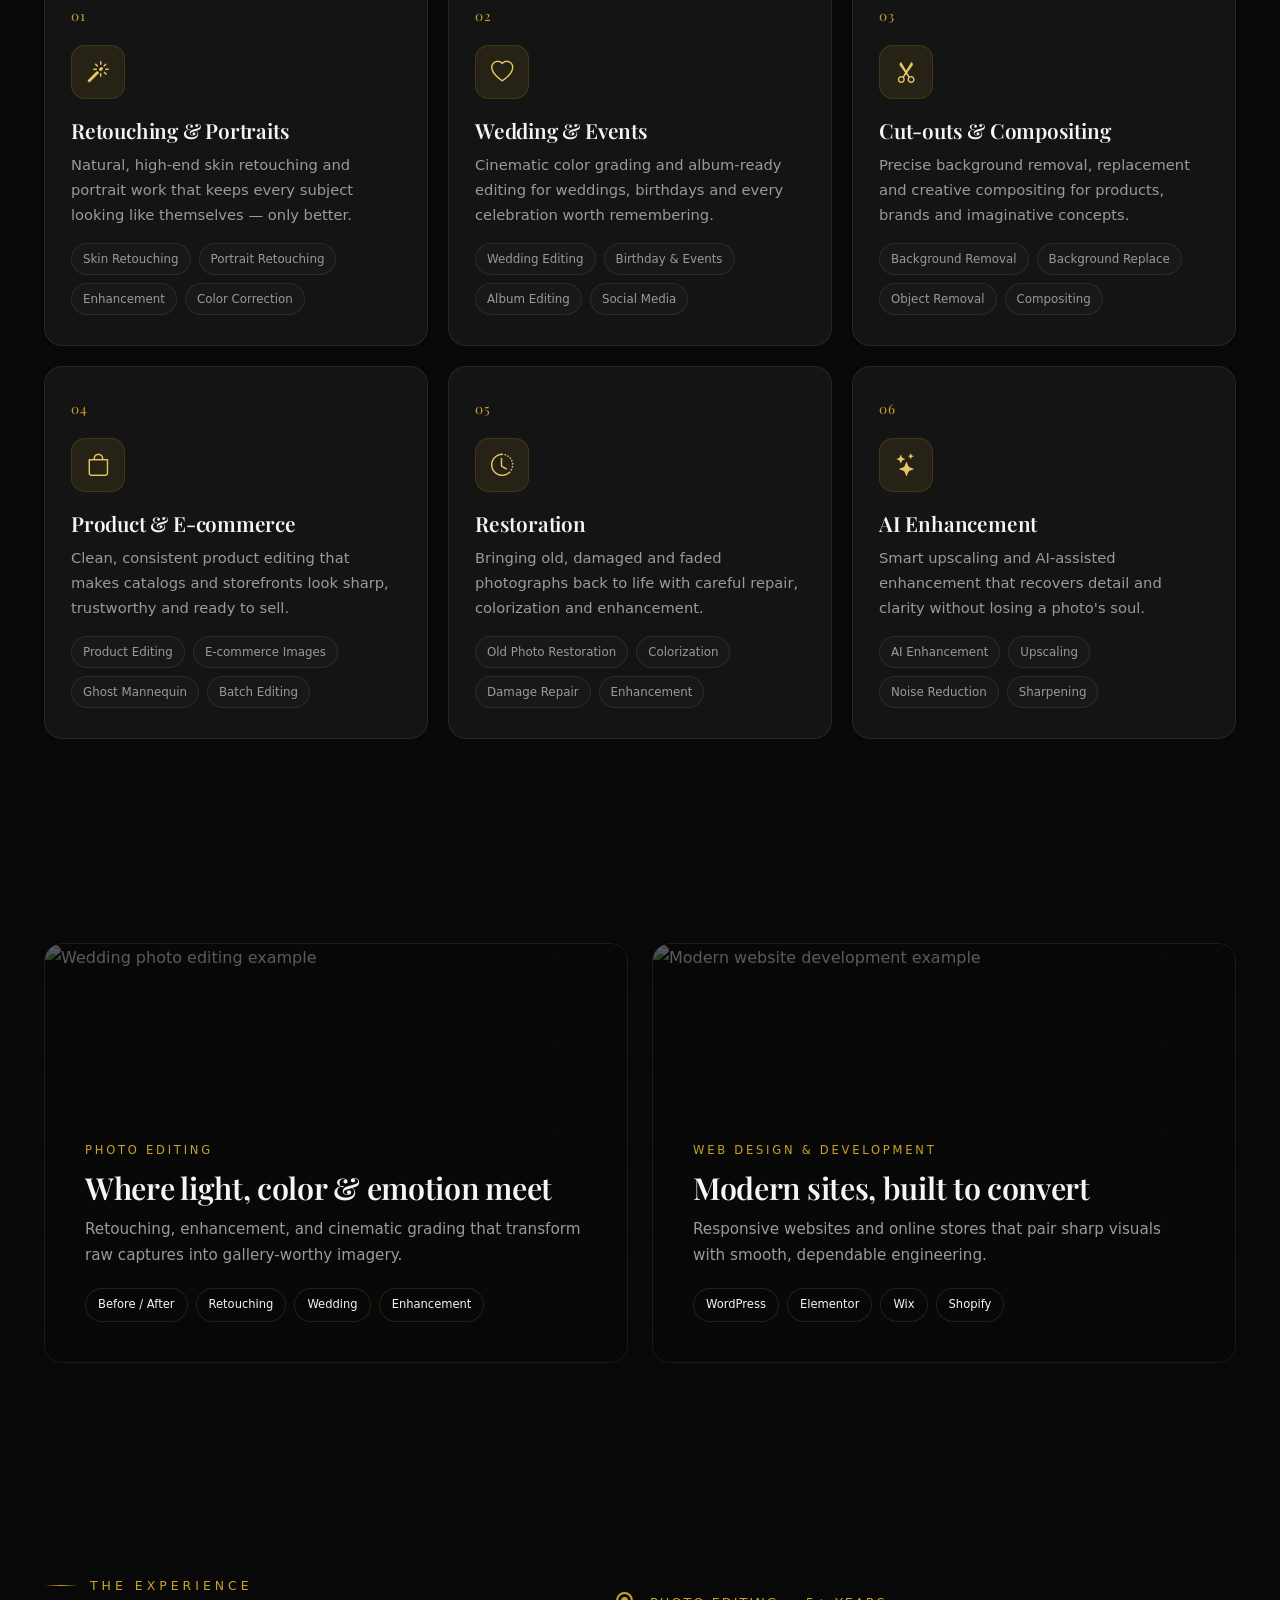
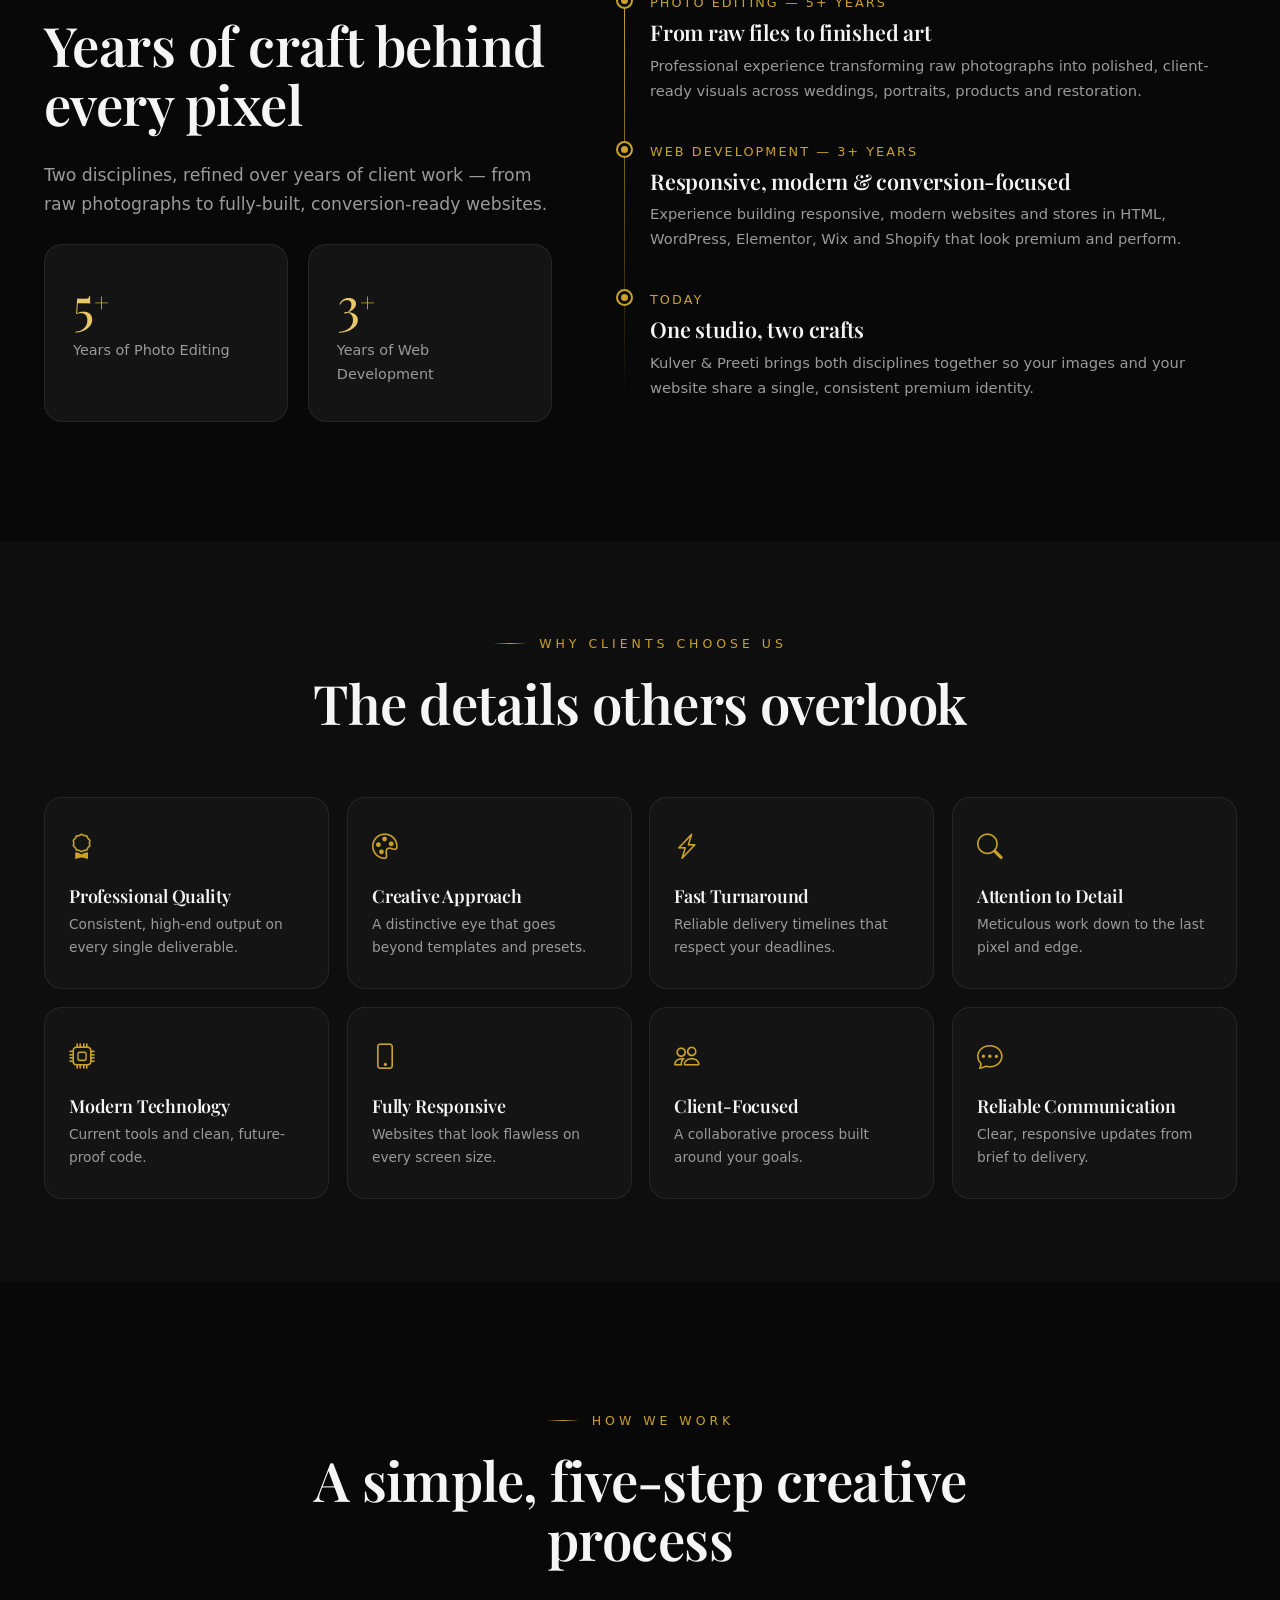
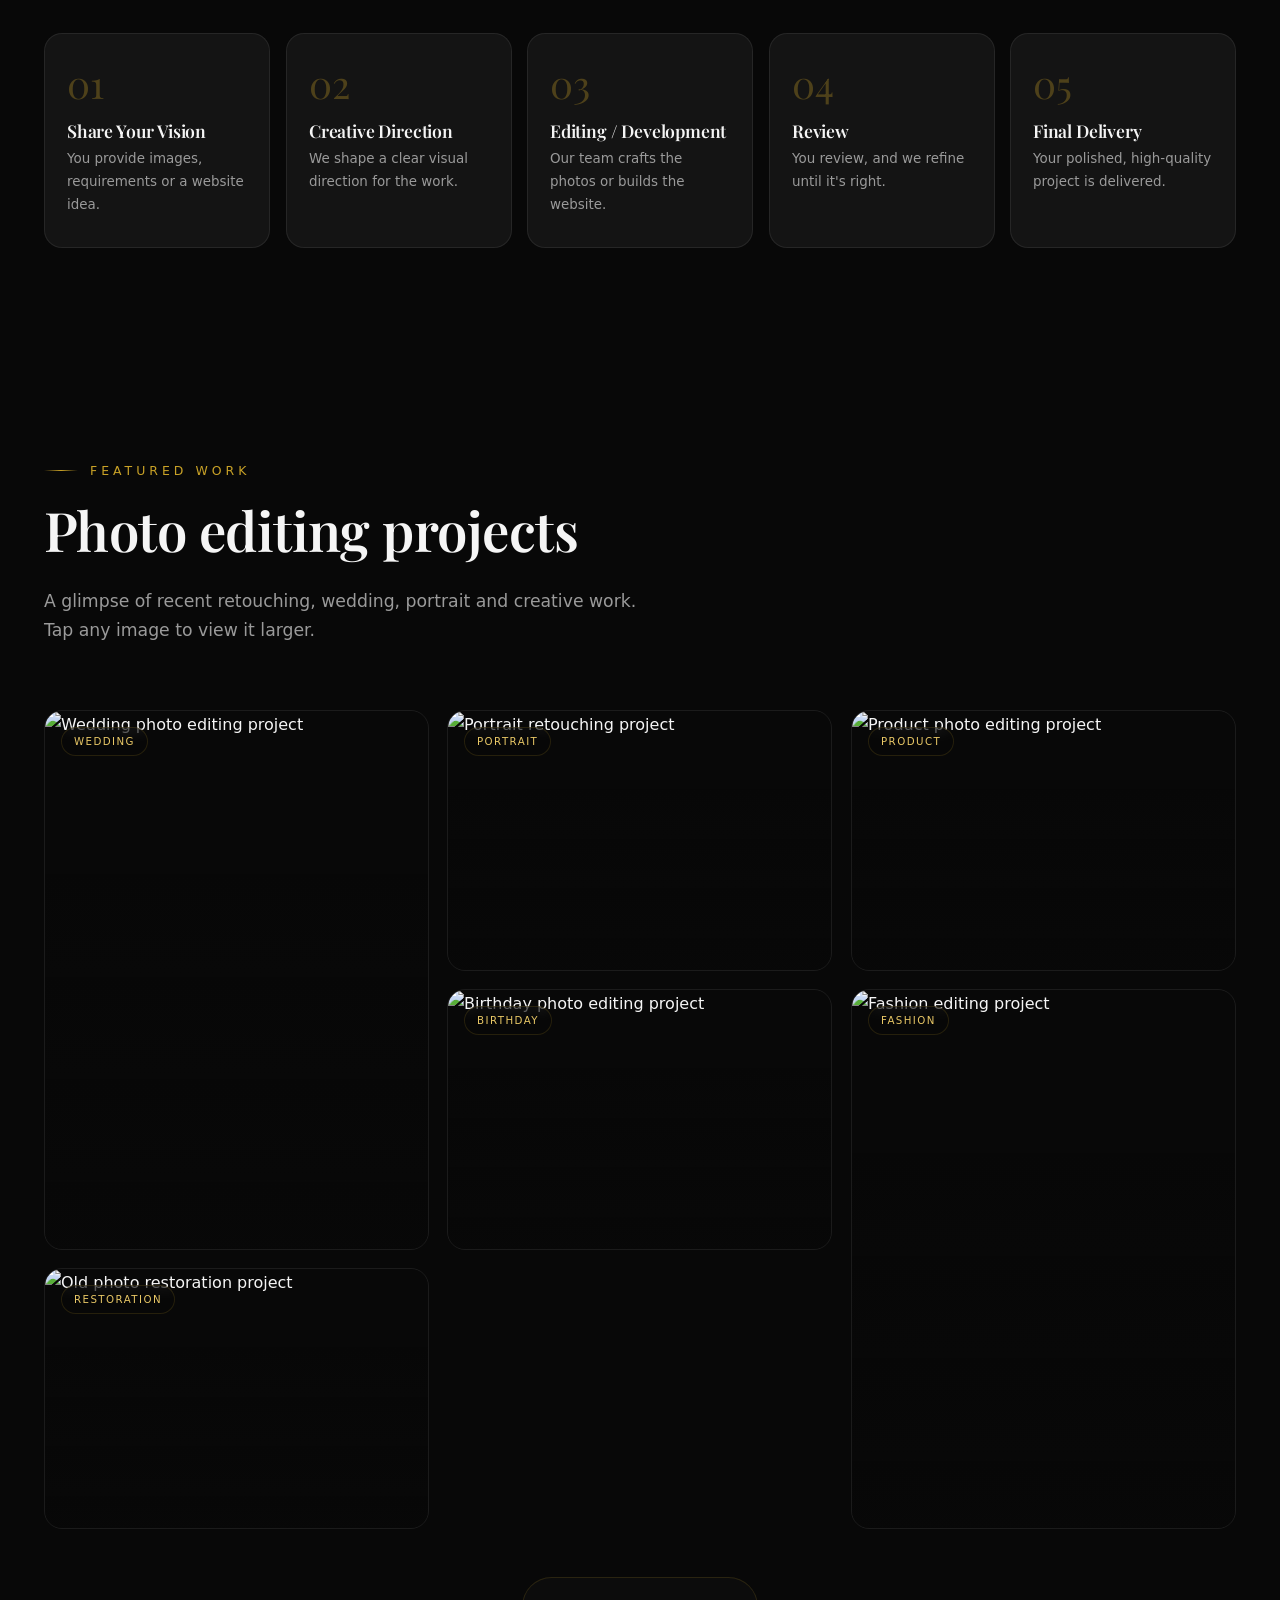
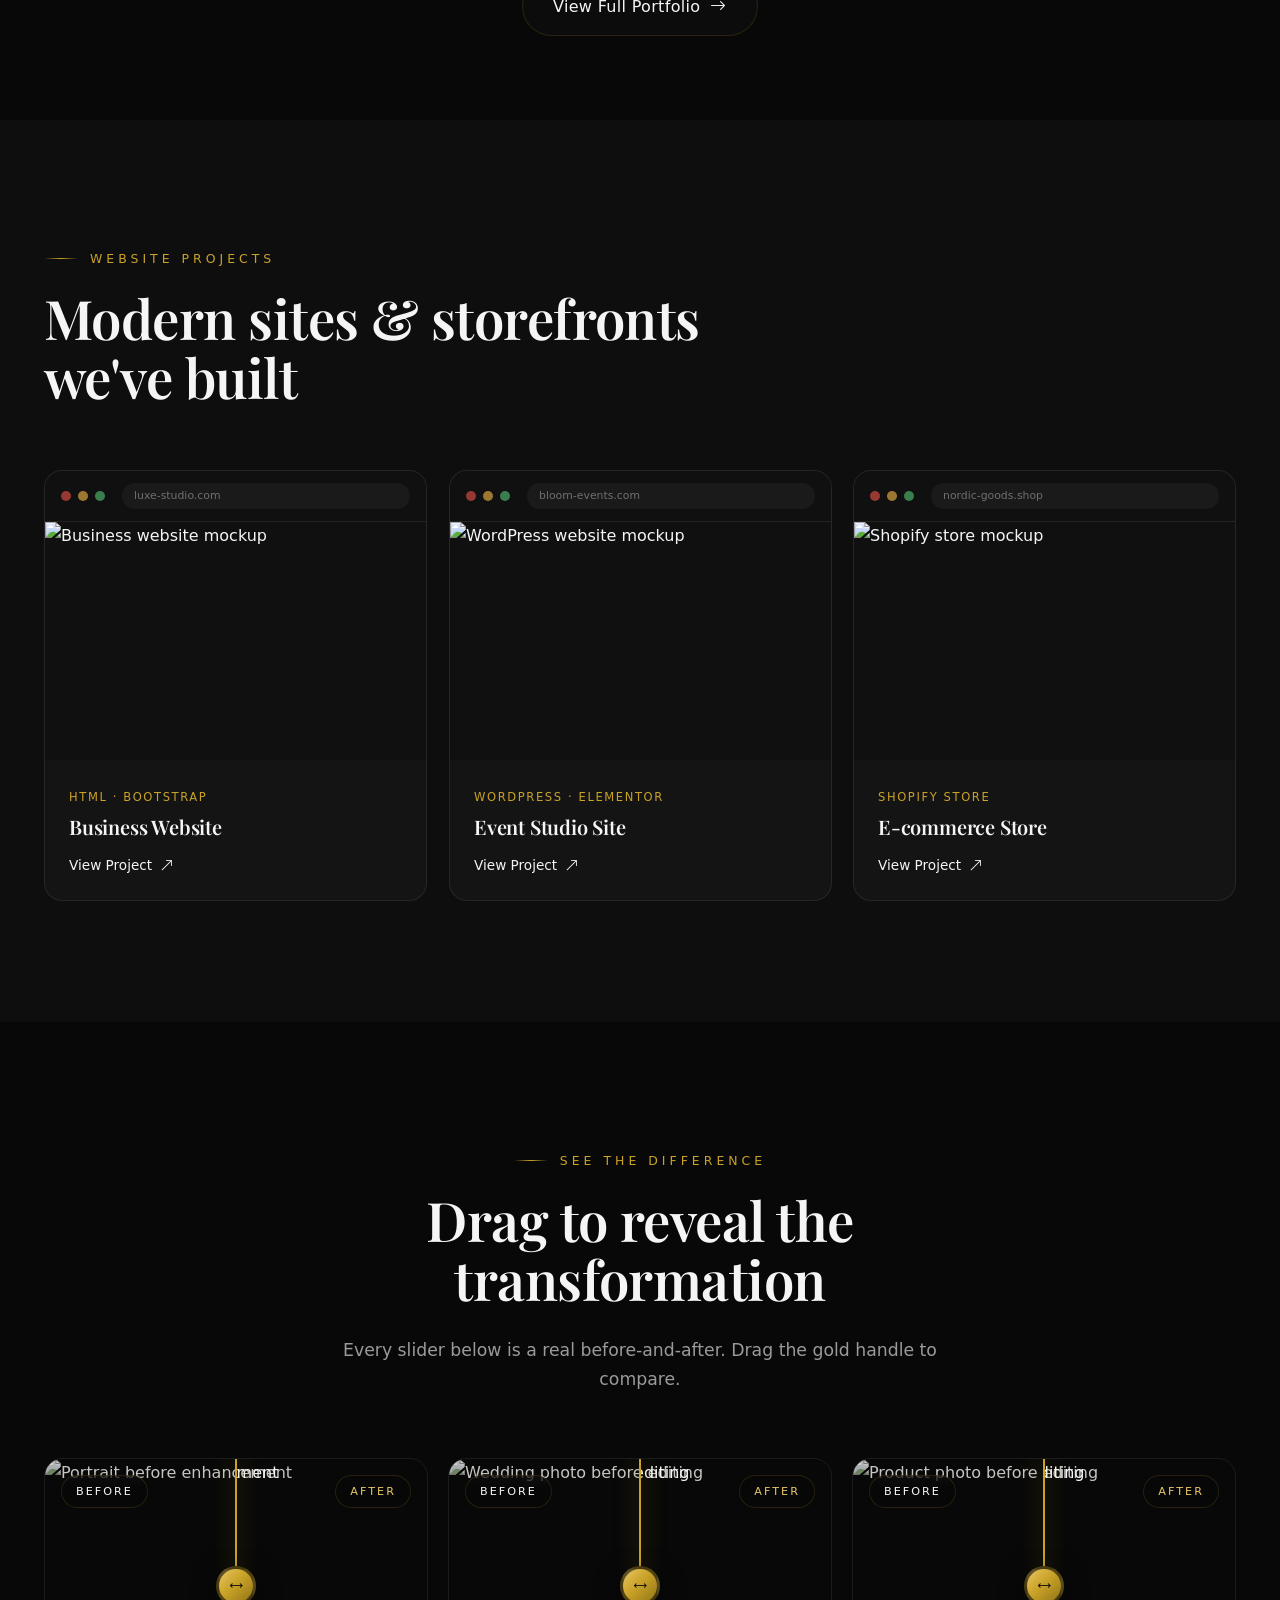
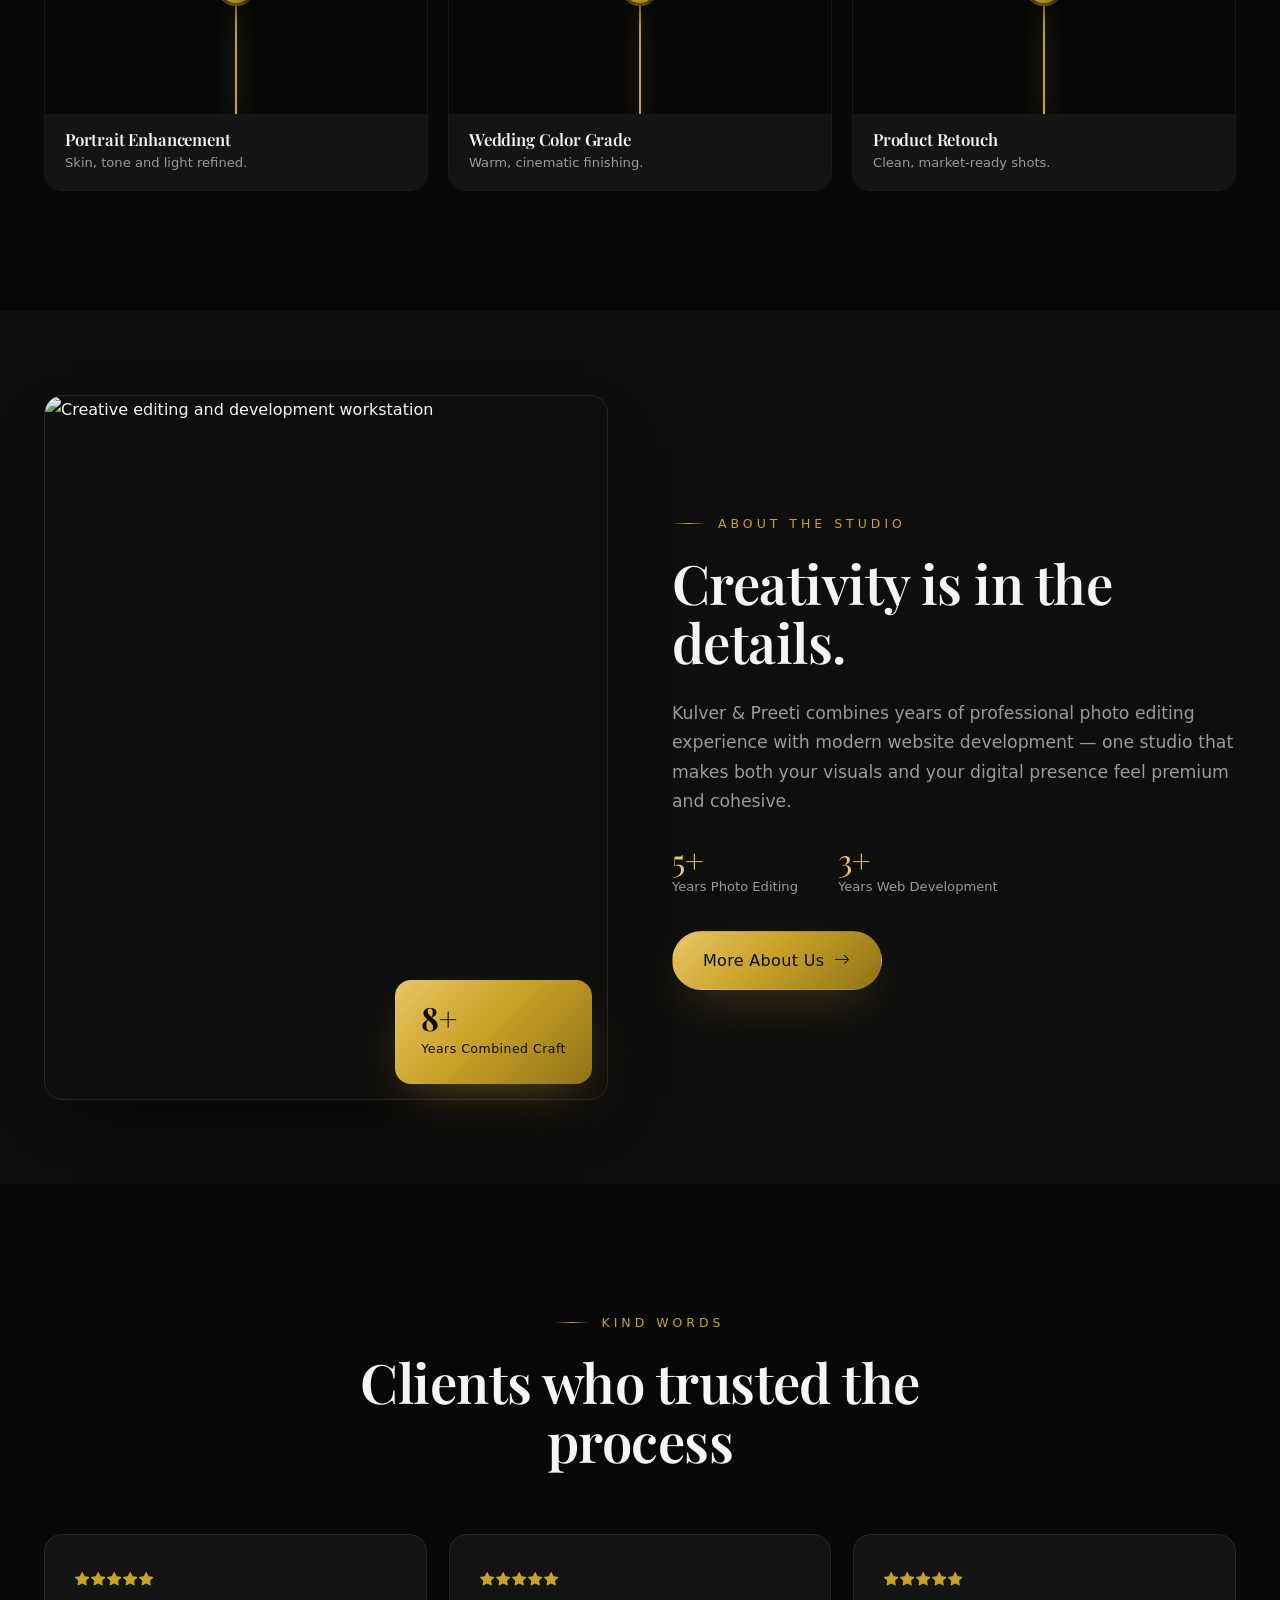
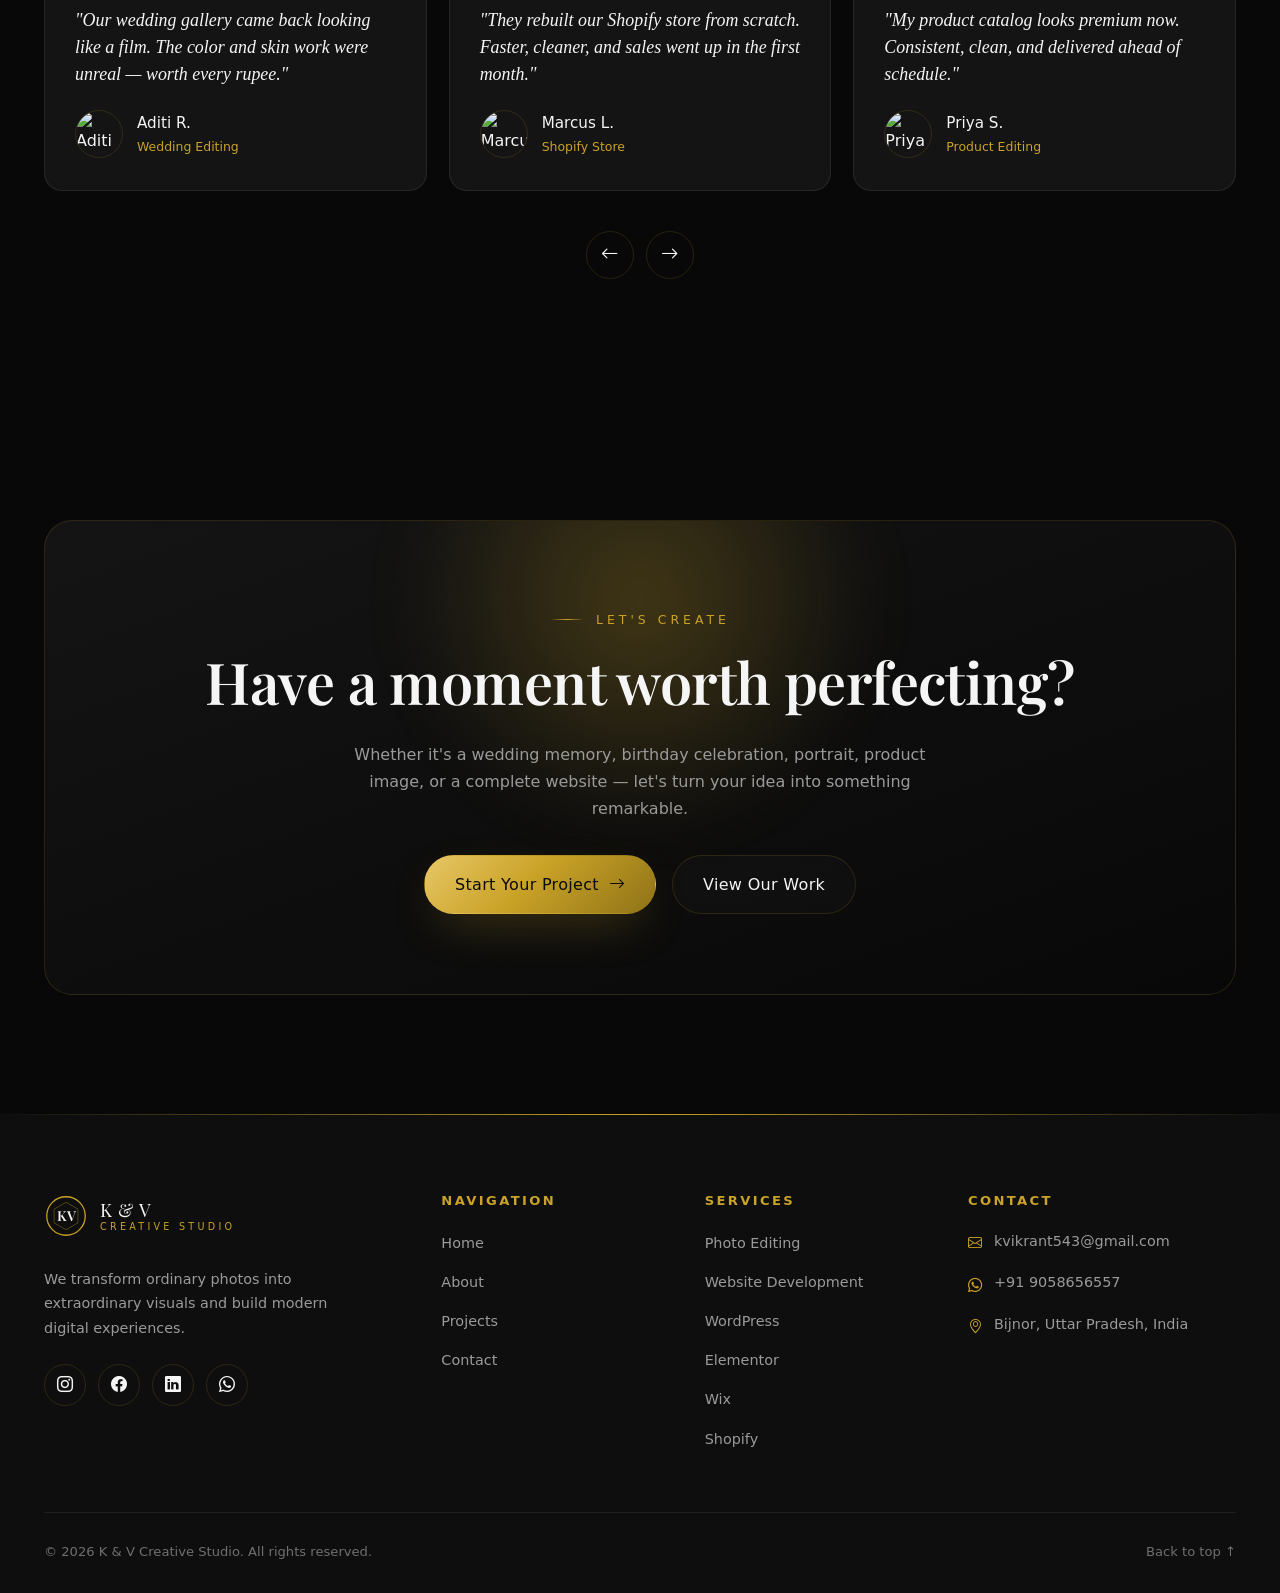
==== commit 585a4681: "Remove parallax from About image so badge stays on photo" ====
--- a/index.html
+++ b/index.html
@@ -572,7 +572,7 @@
       <div class="kv-container">
         <div class="kv-about-preview">
           <div class="kv-about-preview__media" data-reveal="left">
-            <div class="kv-about-preview__img" data-parallax-y="0.3">
+            <div class="kv-about-preview__img">
               <img src="https://images.unsplash.com/photo-1542744173-8e7e53415bb0?auto=format&fit=crop&w=800&q=80" alt="Creative editing and development workstation" loading="lazy" />
             </div>
             <div class="kv-about-preview__badge"><strong>8+</strong><span>Years Combined Craft</span></div>
@@ -685,7 +685,7 @@
           <h5>Contact</h5>
           <ul class="kv-footer__contact">
             <li><i class="bi bi-envelope"></i> <a href="mailto:kvikrant543@gmail.com">kvikrant543@gmail.com</a></li>
-            <li><i class="bi bi-whatsapp"></i> <a href="tel:+9058656557">+91 9058656557</a></li>
+            <li><i class="bi bi-whatsapp"></i> <a href="tel:+919058656557">+91 9058656557</a></li>
             <li><i class="bi bi-geo-alt"></i> Bijnor, Uttar Pradesh, India</li>
           </ul>
         </div>
--- a/css/style.css
+++ b/css/style.css
@@ -0,0 +1,1078 @@
+/* ==========================================================================
+   Kulver & Preeti — Premium Photo Editing + Web Development Studio
+   style.css
+   Palette: Black (#080808) · Gold (#C9A227) · Soft White (#F5F5F5)
+   ========================================================================== */
+
+/* ---------- Design Tokens ---------- */
+:root {
+  --kv-black: #080808;
+  --kv-surface: #0e0e0e;
+  --kv-surface-2: #141414;
+  --kv-surface-3: #1a1a1a;
+  --kv-line: rgba(201, 162, 39, 0.16);
+  --kv-line-soft: rgba(245, 245, 245, 0.08);
+
+  --kv-gold: #c9a227;
+  --kv-gold-soft: #e8c766;
+  --kv-gold-deep: #8f7317;
+  --kv-white: #f5f5f5;
+  --kv-muted: #9a9a9a;
+  --kv-muted-2: #6f6f6f;
+
+  --kv-gold-grad: linear-gradient(135deg, #e8c766 0%, #c9a227 45%, #8f7317 100%);
+  --kv-gold-line: linear-gradient(90deg, transparent, var(--kv-gold), transparent);
+
+  --kv-font-display: "Playfair Display", Georgia, "Times New Roman", serif;
+  --kv-font-body: "Poppins", system-ui, -apple-system, sans-serif;
+
+  --kv-ease: cubic-bezier(0.22, 1, 0.36, 1);
+  --kv-ease-in-out: cubic-bezier(0.65, 0, 0.35, 1);
+
+  --kv-shadow-card: 0 24px 60px -24px rgba(0, 0, 0, 0.8);
+  --kv-shadow-gold: 0 18px 50px -18px rgba(201, 162, 39, 0.45);
+
+  --kv-radius: 18px;
+  --kv-radius-sm: 12px;
+  --kv-container: 1240px;
+}
+
+/* ---------- Base ---------- */
+* { box-sizing: border-box; }
+
+html { scroll-behavior: smooth; }
+
+body {
+  margin: 0;
+  font-family: var(--kv-font-body);
+  font-size: 16px;
+  line-height: 1.7;
+  color: var(--kv-white);
+  background-color: var(--kv-black);
+  overflow-x: hidden;
+  -webkit-font-smoothing: antialiased;
+  text-rendering: optimizeLegibility;
+}
+
+/* Ambient grain / vignette layer */
+body::before {
+  content: "";
+  position: fixed;
+  inset: 0;
+  pointer-events: none;
+  z-index: 1;
+  background:
+    radial-gradient(1200px 600px at 15% -10%, rgba(201, 162, 39, 0.08), transparent 60%),
+    radial-gradient(900px 500px at 110% 10%, rgba(201, 162, 39, 0.05), transparent 55%);
+}
+
+img { max-width: 100%; height: auto; display: block; }
+
+a { color: inherit; text-decoration: none; transition: color 0.3s var(--kv-ease); }
+
+h1, h2, h3, h4, h5 {
+  font-family: var(--kv-font-display);
+  font-weight: 600;
+  line-height: 1.08;
+  letter-spacing: -0.01em;
+  margin: 0 0 0.5em;
+  color: var(--kv-white);
+}
+
+p { margin: 0 0 1rem; color: var(--kv-muted); }
+
+::selection { background: var(--kv-gold); color: #0a0a0a; }
+
+:focus-visible {
+  outline: 2px solid var(--kv-gold);
+  outline-offset: 3px;
+  border-radius: 4px;
+}
+
+/* ---------- Layout helpers ---------- */
+.kv-container { width: 100%; max-width: var(--kv-container); margin-inline: auto; padding-inline: 24px; }
+
+.kv-section { position: relative; padding: 120px 0; z-index: 2; }
+.kv-section--tight { padding: 84px 0; }
+
+.kv-eyebrow {
+  display: inline-flex;
+  align-items: center;
+  gap: 12px;
+  font-family: var(--kv-font-body);
+  font-size: 0.78rem;
+  font-weight: 500;
+  letter-spacing: 0.32em;
+  text-transform: uppercase;
+  color: var(--kv-gold);
+  margin-bottom: 20px;
+}
+.kv-eyebrow::before {
+  content: "";
+  width: 34px;
+  height: 1px;
+  background: var(--kv-gold-line);
+}
+
+.kv-heading-xl { font-size: clamp(2.6rem, 6vw, 4.6rem); }
+.kv-heading-lg { font-size: clamp(2.1rem, 4.6vw, 3.4rem); }
+.kv-heading-md { font-size: clamp(1.6rem, 3vw, 2.3rem); }
+
+.kv-gold-text {
+  background: var(--kv-gold-grad);
+  -webkit-background-clip: text;
+  background-clip: text;
+  -webkit-text-fill-color: transparent;
+  color: var(--kv-gold);
+}
+
+.kv-lead { font-size: 1.08rem; color: var(--kv-muted); max-width: 56ch; }
+
+.kv-section-head { max-width: 720px; margin-bottom: 64px; }
+.kv-section-head--center { margin-inline: auto; text-align: center; }
+.kv-section-head--center .kv-eyebrow { justify-content: center; }
+
+/* ---------- Buttons ---------- */
+.kv-btn {
+  --btn-fs: 16px;
+  position: relative;
+  display: inline-flex;
+  align-items: center;
+  gap: 10px;
+  font-family: var(--kv-font-body);
+  font-size: var(--btn-fs);
+  font-weight: 500;
+  letter-spacing: 0.02em;
+  padding: 15px 30px;
+  border-radius: 60px;
+  border: 1px solid transparent;
+  cursor: pointer;
+  transition: transform 0.4s var(--kv-ease), box-shadow 0.4s var(--kv-ease),
+    background 0.4s var(--kv-ease), color 0.4s var(--kv-ease);
+  will-change: transform;
+  overflow: hidden;
+}
+.kv-btn i { transition: transform 0.4s var(--kv-ease); }
+.kv-btn:hover { transform: translateY(-3px) scale(1.02); }
+.kv-btn:hover i.bi-arrow-right { transform: translateX(5px); }
+
+.kv-btn--gold {
+  background: var(--kv-gold-grad);
+  color: #0a0a0a;
+  box-shadow: var(--kv-shadow-gold);
+}
+.kv-btn--gold:hover { box-shadow: 0 22px 60px -16px rgba(201, 162, 39, 0.6); color: #0a0a0a; }
+
+.kv-btn--ghost {
+  background: rgba(245, 245, 245, 0.02);
+  border-color: var(--kv-line);
+  color: var(--kv-white);
+  backdrop-filter: blur(6px);
+}
+.kv-btn--ghost:hover { border-color: var(--kv-gold); color: var(--kv-gold-soft); }
+
+.kv-btn--sm { --btn-fs: 15px; padding: 11px 22px; }
+
+/* Magnetic sheen sweep */
+.kv-btn--gold::after {
+  content: "";
+  position: absolute;
+  top: 0; left: -120%;
+  width: 60%; height: 100%;
+  background: linear-gradient(120deg, transparent, rgba(255, 255, 255, 0.45), transparent);
+  transform: skewX(-20deg);
+  transition: left 0.7s var(--kv-ease);
+}
+.kv-btn--gold:hover::after { left: 130%; }
+
+/* ==========================================================================
+   Custom cursor
+   ========================================================================== */
+.kv-cursor-dot,
+.kv-cursor-ring {
+  position: fixed;
+  top: 0; left: 0;
+  border-radius: 50%;
+  pointer-events: none;
+  z-index: 9999;
+  transform: translate(-50%, -50%);
+  mix-blend-mode: difference;
+}
+.kv-cursor-dot { width: 7px; height: 7px; background: var(--kv-gold-soft); }
+.kv-cursor-ring {
+  width: 40px; height: 40px;
+  border: 1px solid rgba(201, 162, 39, 0.6);
+  transition: width 0.25s var(--kv-ease), height 0.25s var(--kv-ease),
+    background 0.25s var(--kv-ease), border-color 0.25s var(--kv-ease);
+}
+.kv-cursor-ring.is-active { width: 64px; height: 64px; background: rgba(201, 162, 39, 0.12); border-color: var(--kv-gold); }
+@media (hover: none), (pointer: coarse) {
+  .kv-cursor-dot, .kv-cursor-ring { display: none; }
+}
+
+/* ==========================================================================
+   Navbar
+   ========================================================================== */
+.kv-nav {
+  position: fixed;
+  inset: 0 0 auto 0;
+  z-index: 1000;
+  padding: 22px 0;
+  transition: padding 0.4s var(--kv-ease), background 0.4s var(--kv-ease),
+    box-shadow 0.4s var(--kv-ease), border-color 0.4s var(--kv-ease);
+  border-bottom: 1px solid transparent;
+}
+.kv-nav.is-scrolled {
+  padding: 14px 0;
+  background: rgba(10, 10, 10, 0.72);
+  backdrop-filter: blur(18px) saturate(140%);
+  -webkit-backdrop-filter: blur(18px) saturate(140%);
+  border-bottom-color: var(--kv-line);
+  box-shadow: 0 10px 40px -20px rgba(0, 0, 0, 0.9);
+}
+.kv-nav__inner { display: flex; align-items: center; justify-content: space-between; gap: 24px; }
+
+/* Logo monogram */
+.kv-logo { display: inline-flex; align-items: center; gap: 12px; }
+.kv-logo__mark { width: 44px; height: 44px; flex: none; }
+.kv-logo__mark .kv-aperture { transform-origin: center; transition: transform 0.8s var(--kv-ease); }
+.kv-logo:hover .kv-aperture { transform: rotate(60deg); }
+.kv-logo__text { display: flex; flex-direction: column; line-height: 1; }
+.kv-logo__name {
+  font-family: var(--kv-font-display);
+  font-size: 1.15rem;
+  letter-spacing: 0.04em;
+  color: var(--kv-white);
+}
+.kv-logo__sub {
+  font-family: var(--kv-font-body);
+  font-size: 0.6rem;
+  letter-spacing: 0.34em;
+  text-transform: uppercase;
+  color: var(--kv-gold);
+  margin-top: 3px;
+}
+
+/* Desktop links */
+.kv-nav__links { display: flex; align-items: center; gap: 6px; list-style: none; margin: 0; padding: 0; }
+.kv-nav__link {
+  position: relative;
+  font-size: 16px;
+  font-weight: 400;
+  color: var(--kv-white);
+  padding: 8px 16px;
+  letter-spacing: 0.01em;
+}
+.kv-nav__link::after {
+  content: "";
+  position: absolute;
+  left: 16px; right: 16px; bottom: 2px;
+  height: 1px;
+  background: var(--kv-gold);
+  transform: scaleX(0);
+  transform-origin: left;
+  transition: transform 0.4s var(--kv-ease);
+}
+.kv-nav__link:hover, .kv-nav__link.is-active { color: var(--kv-gold-soft); }
+.kv-nav__link:hover::after, .kv-nav__link.is-active::after { transform: scaleX(1); }
+
+.kv-nav__actions { display: flex; align-items: center; gap: 14px; }
+
+/* Hamburger */
+.kv-burger {
+  display: none;
+  width: 46px; height: 46px;
+  border: 1px solid var(--kv-line);
+  border-radius: 50%;
+  background: rgba(245, 245, 245, 0.02);
+  cursor: pointer;
+  position: relative;
+  transition: border-color 0.3s var(--kv-ease);
+}
+.kv-burger span {
+  position: absolute;
+  left: 50%; top: 50%;
+  width: 18px; height: 1.6px;
+  background: var(--kv-white);
+  transform: translate(-50%, -50%);
+  transition: transform 0.35s var(--kv-ease), opacity 0.35s var(--kv-ease);
+}
+.kv-burger span:nth-child(1) { margin-top: -5px; }
+.kv-burger span:nth-child(3) { margin-top: 5px; }
+.kv-burger:hover { border-color: var(--kv-gold); }
+
+/* ==========================================================================
+   Mobile fullscreen menu
+   ========================================================================== */
+.kv-mobile-menu {
+  position: fixed;
+  inset: 0;
+  z-index: 1200;
+  background: radial-gradient(1000px 700px at 80% 10%, rgba(201, 162, 39, 0.12), transparent 55%), #070707;
+  display: flex;
+  flex-direction: column;
+  justify-content: center;
+  padding: 40px 32px;
+  opacity: 0;
+  visibility: hidden;
+  transform: translateY(-100%);
+  transition: transform 0.7s var(--kv-ease), opacity 0.5s var(--kv-ease), visibility 0.5s;
+}
+.kv-mobile-menu.is-open { opacity: 1; visibility: visible; transform: translateY(0); }
+.kv-mobile-menu__glow {
+  position: absolute;
+  width: 340px; height: 340px;
+  border-radius: 50%;
+  background: radial-gradient(circle, rgba(201, 162, 39, 0.22), transparent 70%);
+  filter: blur(20px);
+  bottom: -60px; left: -60px;
+  animation: kvFloat 8s ease-in-out infinite;
+  pointer-events: none;
+}
+.kv-mobile-menu__close {
+  position: absolute;
+  top: 26px; right: 26px;
+  width: 48px; height: 48px;
+  border-radius: 50%;
+  border: 1px solid var(--kv-line);
+  background: transparent;
+  color: var(--kv-white);
+  font-size: 1.4rem;
+  cursor: pointer;
+  transition: transform 0.4s var(--kv-ease), color 0.3s, border-color 0.3s;
+}
+.kv-mobile-menu__close:hover { transform: rotate(90deg); color: var(--kv-gold); border-color: var(--kv-gold); }
+.kv-mobile-menu__list { list-style: none; margin: 0; padding: 0; }
+.kv-mobile-menu__list li { overflow: hidden; }
+.kv-mobile-menu__link {
+  display: block;
+  font-family: var(--kv-font-display);
+  font-size: clamp(2.2rem, 11vw, 3.6rem);
+  color: var(--kv-white);
+  padding: 10px 0;
+  transform: translateY(110%);
+  transition: color 0.3s var(--kv-ease);
+}
+.kv-mobile-menu.is-open .kv-mobile-menu__link { transform: translateY(0); transition: transform 0.7s var(--kv-ease); }
+.kv-mobile-menu.is-open li:nth-child(1) .kv-mobile-menu__link { transition-delay: 0.12s; }
+.kv-mobile-menu.is-open li:nth-child(2) .kv-mobile-menu__link { transition-delay: 0.2s; }
+.kv-mobile-menu.is-open li:nth-child(3) .kv-mobile-menu__link { transition-delay: 0.28s; }
+.kv-mobile-menu.is-open li:nth-child(4) .kv-mobile-menu__link { transition-delay: 0.36s; }
+.kv-mobile-menu__link:hover { color: var(--kv-gold); padding-left: 16px; }
+.kv-mobile-menu__meta { margin-top: 48px; color: var(--kv-muted); font-size: 0.85rem; letter-spacing: 0.05em; }
+.kv-mobile-menu__meta a:hover { color: var(--kv-gold); }
+
+/* ==========================================================================
+   Hero
+   ========================================================================== */
+.kv-hero {
+  position: relative;
+  min-height: 100vh;
+  display: flex;
+  align-items: center;
+  padding: 140px 0 80px;
+  overflow: hidden;
+}
+.kv-hero__bg {
+  position: absolute;
+  inset: 0;
+  z-index: 0;
+  background:
+    radial-gradient(700px 480px at 78% 30%, rgba(201, 162, 39, 0.12), transparent 60%),
+    radial-gradient(900px 600px at 10% 90%, rgba(201, 162, 39, 0.06), transparent 60%);
+}
+.kv-hero__grid-lines {
+  position: absolute; inset: 0; z-index: 0; opacity: 0.5;
+  background-image:
+    linear-gradient(var(--kv-line-soft) 1px, transparent 1px),
+    linear-gradient(90deg, var(--kv-line-soft) 1px, transparent 1px);
+  background-size: 68px 68px;
+  mask-image: radial-gradient(circle at 50% 40%, #000 20%, transparent 75%);
+  -webkit-mask-image: radial-gradient(circle at 50% 40%, #000 20%, transparent 75%);
+}
+.kv-hero__inner {
+  position: relative; z-index: 2;
+  display: grid;
+  grid-template-columns: 1.05fr 0.95fr;
+  gap: 56px;
+  align-items: center;
+}
+.kv-hero__title { font-size: clamp(2.9rem, 7.2vw, 5.4rem); letter-spacing: -0.02em; margin-bottom: 24px; }
+.kv-hero__title span { display: block; }
+.kv-hero__lead { font-size: 1.12rem; max-width: 46ch; margin-bottom: 36px; }
+.kv-hero__cta { display: flex; flex-wrap: wrap; gap: 16px; margin-bottom: 44px; }
+.kv-hero__stats { display: flex; gap: 40px; flex-wrap: wrap; }
+.kv-hero__stat-num { font-family: var(--kv-font-display); font-size: 2rem; color: var(--kv-gold-soft); line-height: 1; }
+.kv-hero__stat-label { font-size: 0.78rem; letter-spacing: 0.08em; color: var(--kv-muted); text-transform: uppercase; }
+
+/* Floating decorative photos around comparison */
+.kv-hero__visual { position: relative; }
+.kv-float {
+  position: absolute;
+  border-radius: 14px;
+  overflow: hidden;
+  border: 1px solid var(--kv-line);
+  box-shadow: var(--kv-shadow-card);
+  z-index: 3;
+}
+.kv-float img { width: 100%; height: 100%; object-fit: cover; }
+.kv-float--1 { width: 128px; height: 160px; top: -42px; left: -34px; }
+.kv-float--2 { width: 112px; height: 112px; bottom: -34px; right: -26px; }
+.kv-float__tag {
+  position: absolute; inset: auto 0 0 0;
+  padding: 6px 10px;
+  font-size: 0.62rem; letter-spacing: 0.14em; text-transform: uppercase;
+  background: linear-gradient(transparent, rgba(0,0,0,0.85));
+  color: var(--kv-gold-soft);
+}
+
+/* ==========================================================================
+   Before / After comparison
+   ========================================================================== */
+.kv-compare {
+  position: relative;
+  width: 100%;
+  aspect-ratio: 4 / 5;
+  border-radius: var(--kv-radius);
+  overflow: hidden;
+  border: 1px solid var(--kv-line);
+  box-shadow: var(--kv-shadow-card);
+  user-select: none;
+  touch-action: none;
+  z-index: 2;
+}
+.kv-compare__img { position: absolute; inset: 0; width: 100%; height: 100%; object-fit: cover; }
+.kv-compare__after { clip-path: inset(0 0 0 50%); }
+.kv-compare__fx-before { filter: saturate(0.42) brightness(0.82) contrast(0.9) sepia(0.08); }
+.kv-compare__label {
+  position: absolute;
+  top: 16px;
+  padding: 6px 14px;
+  font-size: 0.7rem; font-weight: 500; letter-spacing: 0.18em; text-transform: uppercase;
+  border-radius: 40px;
+  background: rgba(8, 8, 8, 0.7);
+  backdrop-filter: blur(6px);
+  border: 1px solid var(--kv-line);
+  z-index: 4;
+}
+.kv-compare__label--before { left: 16px; color: var(--kv-white); }
+.kv-compare__label--after { right: 16px; color: var(--kv-gold-soft); }
+.kv-compare__divider {
+  position: absolute;
+  top: 0; bottom: 0; left: 50%;
+  width: 2px;
+  background: var(--kv-gold);
+  transform: translateX(-1px);
+  z-index: 5;
+  box-shadow: 0 0 22px rgba(201, 162, 39, 0.7);
+}
+.kv-compare__handle {
+  position: absolute;
+  top: 50%; left: 50%;
+  width: 52px; height: 52px;
+  transform: translate(-50%, -50%);
+  border-radius: 50%;
+  background: var(--kv-gold-grad);
+  border: 3px solid rgba(8,8,8,0.6);
+  display: grid;
+  place-items: center;
+  color: #0a0a0a;
+  font-size: 1.1rem;
+  cursor: ew-resize;
+  z-index: 6;
+  box-shadow: 0 8px 24px rgba(0,0,0,0.6);
+}
+.kv-compare__range {
+  position: absolute;
+  inset: 0;
+  width: 100%; height: 100%;
+  margin: 0;
+  opacity: 0;
+  cursor: ew-resize;
+  z-index: 7;
+}
+
+/* ==========================================================================
+   Marquee ticker
+   ========================================================================== */
+.kv-marquee {
+  border-block: 1px solid var(--kv-line);
+  background: var(--kv-surface);
+  padding: 20px 0;
+  overflow: hidden;
+  position: relative; z-index: 2;
+}
+.kv-marquee__track { display: flex; gap: 56px; width: max-content; animation: kvMarquee 28s linear infinite; }
+.kv-marquee:hover .kv-marquee__track { animation-play-state: paused; }
+.kv-marquee__item {
+  display: inline-flex; align-items: center; gap: 14px;
+  font-family: var(--kv-font-display);
+  font-size: 1.35rem;
+  color: var(--kv-muted);
+  white-space: nowrap;
+}
+.kv-marquee__item i { color: var(--kv-gold); font-size: 0.7rem; }
+@keyframes kvMarquee { to { transform: translateX(-50%); } }
+
+/* ==========================================================================
+   Services
+   ========================================================================== */
+.kv-services__tabs { display: inline-flex; gap: 8px; padding: 6px; border-radius: 60px; border: 1px solid var(--kv-line); background: var(--kv-surface); margin-bottom: 48px; }
+.kv-services__tab {
+  border: none; background: transparent; color: var(--kv-muted);
+  font-family: var(--kv-font-body); font-size: 15px; font-weight: 500;
+  padding: 10px 24px; border-radius: 40px; cursor: pointer;
+  transition: color 0.3s, background 0.3s;
+}
+.kv-services__tab.is-active { color: #0a0a0a; background: var(--kv-gold-grad); }
+
+.kv-services__panel { display: none; }
+.kv-services__panel.is-active { display: block; animation: kvFadeUp 0.6s var(--kv-ease); }
+
+.kv-service-grid { display: grid; grid-template-columns: repeat(3, 1fr); gap: 20px; }
+
+.kv-service-card {
+  position: relative;
+  padding: 30px 26px;
+  border-radius: var(--kv-radius);
+  background: var(--kv-surface-2);
+  border: 1px solid var(--kv-line-soft);
+  overflow: hidden;
+  transform-style: preserve-3d;
+  transition: transform 0.4s var(--kv-ease), border-color 0.4s var(--kv-ease), box-shadow 0.4s var(--kv-ease);
+}
+.kv-service-card::before {
+  content: "";
+  position: absolute; inset: 0;
+  background: radial-gradient(400px 200px at var(--mx, 50%) var(--my, 0%), rgba(201, 162, 39, 0.14), transparent 60%);
+  opacity: 0; transition: opacity 0.4s var(--kv-ease);
+}
+.kv-service-card:hover { border-color: var(--kv-line); box-shadow: var(--kv-shadow-card); }
+.kv-service-card:hover::before { opacity: 1; }
+.kv-service-card__num {
+  font-family: var(--kv-font-display);
+  font-size: 0.85rem; color: var(--kv-gold); letter-spacing: 0.1em; margin-bottom: 18px;
+  display: block;
+}
+.kv-service-card__icon {
+  width: 54px; height: 54px; border-radius: 14px;
+  display: grid; place-items: center;
+  background: rgba(201, 162, 39, 0.1);
+  border: 1px solid var(--kv-line);
+  color: var(--kv-gold-soft); font-size: 1.4rem;
+  margin-bottom: 20px;
+  transition: transform 0.4s var(--kv-ease), background 0.4s var(--kv-ease);
+}
+.kv-service-card:hover .kv-service-card__icon { transform: translateZ(30px) scale(1.05); background: rgba(201, 162, 39, 0.18); }
+.kv-service-card h3 { font-size: 1.3rem; margin-bottom: 10px; }
+.kv-service-card p { font-size: 0.92rem; margin-bottom: 16px; }
+.kv-service-card__list { list-style: none; margin: 0; padding: 0; display: flex; flex-wrap: wrap; gap: 8px; }
+.kv-service-card__list li {
+  font-size: 0.74rem; color: var(--kv-muted);
+  padding: 5px 11px; border-radius: 40px;
+  border: 1px solid var(--kv-line-soft); background: rgba(245,245,245,0.02);
+}
+.kv-service-card__line {
+  position: absolute; left: 0; bottom: 0; height: 2px; width: 0;
+  background: var(--kv-gold-grad);
+  transition: width 0.5s var(--kv-ease);
+}
+.kv-service-card:hover .kv-service-card__line { width: 100%; }
+
+/* ==========================================================================
+   Split feature (photo vs web)
+   ========================================================================== */
+.kv-split { display: grid; grid-template-columns: 1fr 1fr; gap: 24px; }
+.kv-split__col {
+  position: relative;
+  border-radius: var(--kv-radius);
+  overflow: hidden;
+  min-height: 420px;
+  padding: 40px;
+  display: flex; flex-direction: column; justify-content: flex-end;
+  border: 1px solid var(--kv-line-soft);
+  transition: border-color 0.4s var(--kv-ease);
+}
+.kv-split__col:hover { border-color: var(--kv-line); }
+.kv-split__bg { position: absolute; inset: 0; z-index: 0; }
+.kv-split__bg img { width: 100%; height: 100%; object-fit: cover; opacity: 0.55; transition: transform 0.8s var(--kv-ease), opacity 0.5s; }
+.kv-split__col:hover .kv-split__bg img { transform: scale(1.06); opacity: 0.7; }
+.kv-split__bg::after { content: ""; position: absolute; inset: 0; background: linear-gradient(180deg, rgba(8,8,8,0.35) 0%, rgba(8,8,8,0.94) 100%); }
+.kv-split__content { position: relative; z-index: 2; }
+.kv-split__tag { font-size: 0.72rem; letter-spacing: 0.24em; text-transform: uppercase; color: var(--kv-gold); }
+.kv-split__col h3 { font-size: 1.9rem; margin: 10px 0 12px; }
+.kv-split__col p { font-size: 0.95rem; margin-bottom: 20px; }
+.kv-split__chips { display: flex; flex-wrap: wrap; gap: 8px; }
+.kv-split__chips span {
+  font-size: 0.72rem; color: var(--kv-white);
+  padding: 6px 12px; border-radius: 40px;
+  background: rgba(8,8,8,0.5); border: 1px solid var(--kv-line);
+}
+
+/* ==========================================================================
+   Stats / Experience
+   ========================================================================== */
+.kv-experience { display: grid; grid-template-columns: 0.9fr 1.1fr; gap: 64px; align-items: center; }
+.kv-counter-grid { display: grid; grid-template-columns: 1fr 1fr; gap: 20px; }
+.kv-counter-card {
+  padding: 34px 28px;
+  border-radius: var(--kv-radius);
+  background: var(--kv-surface-2);
+  border: 1px solid var(--kv-line-soft);
+  transition: transform 0.4s var(--kv-ease), border-color 0.4s;
+}
+.kv-counter-card:hover { transform: translateY(-6px); border-color: var(--kv-line); }
+.kv-counter-card__num { font-family: var(--kv-font-display); font-size: 3.2rem; line-height: 1; color: var(--kv-gold-soft); }
+.kv-counter-card__num sup { font-size: 1.6rem; color: var(--kv-gold); }
+.kv-counter-card__label { font-size: 0.9rem; color: var(--kv-muted); margin-top: 8px; }
+
+/* Timeline */
+.kv-timeline { position: relative; padding-left: 34px; }
+.kv-timeline::before {
+  content: ""; position: absolute; left: 8px; top: 6px; bottom: 6px; width: 1px;
+  background: linear-gradient(var(--kv-gold), transparent);
+}
+.kv-timeline__item { position: relative; padding-bottom: 34px; }
+.kv-timeline__item:last-child { padding-bottom: 0; }
+.kv-timeline__dot {
+  position: absolute; left: -34px; top: 4px;
+  width: 17px; height: 17px; border-radius: 50%;
+  background: var(--kv-black); border: 2px solid var(--kv-gold);
+}
+.kv-timeline__dot::after { content: ""; position: absolute; inset: 3px; border-radius: 50%; background: var(--kv-gold); }
+.kv-timeline__year { font-size: 0.8rem; letter-spacing: 0.16em; text-transform: uppercase; color: var(--kv-gold); }
+.kv-timeline__item h4 { font-size: 1.35rem; margin: 6px 0 8px; }
+.kv-timeline__item p { font-size: 0.92rem; margin: 0; }
+
+/* ==========================================================================
+   Why choose us
+   ========================================================================== */
+.kv-why-grid { display: grid; grid-template-columns: repeat(4, 1fr); gap: 18px; }
+.kv-why-card {
+  padding: 28px 24px;
+  border-radius: var(--kv-radius);
+  background: var(--kv-surface-2);
+  border: 1px solid var(--kv-line-soft);
+  transition: transform 0.4s var(--kv-ease), border-color 0.4s, background 0.4s;
+}
+.kv-why-card:hover { transform: translateY(-6px); border-color: var(--kv-line); background: var(--kv-surface-3); }
+.kv-why-card__icon { color: var(--kv-gold); font-size: 1.6rem; margin-bottom: 16px; }
+.kv-why-card h4 { font-size: 1.12rem; margin-bottom: 8px; }
+.kv-why-card p { font-size: 0.86rem; margin: 0; }
+
+/* ==========================================================================
+   Process
+   ========================================================================== */
+.kv-process { display: grid; grid-template-columns: repeat(5, 1fr); gap: 16px; position: relative; }
+.kv-process__step { position: relative; padding: 30px 22px; border-radius: var(--kv-radius); background: var(--kv-surface-2); border: 1px solid var(--kv-line-soft); transition: transform 0.4s var(--kv-ease), border-color 0.4s; }
+.kv-process__step:hover { transform: translateY(-6px); border-color: var(--kv-line); }
+.kv-process__num { font-family: var(--kv-font-display); font-size: 2.4rem; color: rgba(201, 162, 39, 0.32); line-height: 1; }
+.kv-process__step h4 { font-size: 1.1rem; margin: 14px 0 8px; }
+.kv-process__step p { font-size: 0.84rem; margin: 0; }
+.kv-process__connector { display: none; }
+
+/* ==========================================================================
+   Portfolio / Projects
+   ========================================================================== */
+.kv-filters { display: flex; flex-wrap: wrap; gap: 10px; margin-bottom: 48px; }
+.kv-filter {
+  font-family: var(--kv-font-body); font-size: 14px; font-weight: 400;
+  color: var(--kv-muted);
+  padding: 9px 20px; border-radius: 40px;
+  border: 1px solid var(--kv-line-soft); background: transparent;
+  cursor: pointer; transition: color 0.3s, border-color 0.3s, background 0.3s;
+}
+.kv-filter:hover { color: var(--kv-white); border-color: var(--kv-line); }
+.kv-filter.is-active { color: #0a0a0a; background: var(--kv-gold-grad); border-color: transparent; }
+
+.kv-gallery { display: grid; grid-template-columns: repeat(3, 1fr); gap: 18px; }
+.kv-card-tall { grid-row: span 2; }
+
+.kv-tile {
+  position: relative;
+  border-radius: var(--kv-radius);
+  overflow: hidden;
+  border: 1px solid var(--kv-line-soft);
+  min-height: 260px;
+  cursor: pointer;
+  transition: opacity 0.5s var(--kv-ease), transform 0.5s var(--kv-ease), border-color 0.4s;
+}
+.kv-card-tall .kv-tile__wrap, .kv-card-tall.kv-tile { min-height: 540px; }
+.kv-tile__img { width: 100%; height: 100%; object-fit: cover; position: absolute; inset: 0; transition: transform 0.7s var(--kv-ease); }
+.kv-tile::after {
+  content: ""; position: absolute; inset: 0;
+  background: linear-gradient(180deg, transparent 30%, rgba(8,8,8,0.92) 100%);
+  opacity: 0.5; transition: opacity 0.4s var(--kv-ease);
+}
+.kv-tile:hover { border-color: var(--kv-gold); }
+.kv-tile:hover .kv-tile__img { transform: scale(1.08); }
+.kv-tile:hover::after { opacity: 0.85; }
+.kv-tile__overlay {
+  position: absolute; inset: 0; z-index: 3;
+  padding: 24px;
+  display: flex; flex-direction: column; justify-content: flex-end;
+  transform: translateY(12px); opacity: 0;
+  transition: transform 0.45s var(--kv-ease), opacity 0.45s var(--kv-ease);
+}
+.kv-tile:hover .kv-tile__overlay { transform: translateY(0); opacity: 1; }
+.kv-tile__cat { font-size: 0.68rem; letter-spacing: 0.2em; text-transform: uppercase; color: var(--kv-gold); }
+.kv-tile__title { font-family: var(--kv-font-display); font-size: 1.3rem; color: var(--kv-white); margin: 6px 0 12px; }
+.kv-tile__view { display: inline-flex; align-items: center; gap: 8px; font-size: 0.82rem; color: var(--kv-gold-soft); }
+.kv-tile__badge {
+  position: absolute; top: 16px; left: 16px; z-index: 3;
+  font-size: 0.64rem; letter-spacing: 0.14em; text-transform: uppercase;
+  padding: 5px 12px; border-radius: 40px;
+  background: rgba(8,8,8,0.65); border: 1px solid var(--kv-line); color: var(--kv-gold-soft);
+  backdrop-filter: blur(6px);
+}
+
+/* ==========================================================================
+   Website mockups
+   ========================================================================== */
+.kv-mockup-grid { display: grid; grid-template-columns: repeat(3, 1fr); gap: 22px; }
+.kv-mockup {
+  border-radius: var(--kv-radius);
+  overflow: hidden;
+  background: var(--kv-surface-2);
+  border: 1px solid var(--kv-line-soft);
+  transition: transform 0.4s var(--kv-ease), border-color 0.4s, box-shadow 0.4s;
+}
+.kv-mockup:hover { transform: translateY(-8px); border-color: var(--kv-line); box-shadow: var(--kv-shadow-card); }
+.kv-browser { background: #101010; }
+.kv-browser__bar { display: flex; align-items: center; gap: 7px; padding: 12px 16px; border-bottom: 1px solid var(--kv-line-soft); }
+.kv-browser__dot { width: 10px; height: 10px; border-radius: 50%; background: #2a2a2a; }
+.kv-browser__dot:nth-child(1) { background: #d24b43; opacity: 0.7; }
+.kv-browser__dot:nth-child(2) { background: #d9a441; opacity: 0.7; }
+.kv-browser__dot:nth-child(3) { background: #4caf6a; opacity: 0.7; }
+.kv-browser__url { margin-left: 10px; font-size: 0.68rem; color: var(--kv-muted-2); background: #1a1a1a; padding: 4px 12px; border-radius: 40px; flex: 1; }
+.kv-mockup__shot { aspect-ratio: 16 / 10; overflow: hidden; }
+.kv-mockup__shot img { width: 100%; height: 100%; object-fit: cover; transition: transform 0.7s var(--kv-ease); }
+.kv-mockup:hover .kv-mockup__shot img { transform: scale(1.05); }
+.kv-mockup__body { padding: 22px 24px; }
+.kv-mockup__tech { font-size: 0.72rem; letter-spacing: 0.14em; text-transform: uppercase; color: var(--kv-gold); }
+.kv-mockup__body h3 { font-size: 1.25rem; margin: 6px 0 14px; }
+.kv-mockup__body a { display: inline-flex; align-items: center; gap: 8px; font-size: 0.85rem; color: var(--kv-white); }
+.kv-mockup__body a:hover { color: var(--kv-gold); }
+
+/* ==========================================================================
+   Before/After gallery grid
+   ========================================================================== */
+.kv-ba-grid { display: grid; grid-template-columns: repeat(3, 1fr); gap: 20px; }
+.kv-ba-item { border-radius: var(--kv-radius); overflow: hidden; border: 1px solid var(--kv-line-soft); }
+.kv-ba-item .kv-compare { aspect-ratio: 3 / 2; border: none; border-radius: 0; box-shadow: none; }
+.kv-ba-item__caption { padding: 16px 20px; background: var(--kv-surface-2); }
+.kv-ba-item__caption h4 { font-size: 1.05rem; margin: 0 0 4px; }
+.kv-ba-item__caption p { font-size: 0.82rem; margin: 0; }
+.kv-compare__handle--sm { width: 40px; height: 40px; font-size: 0.9rem; }
+
+/* ==========================================================================
+   About preview / parallax image block
+   ========================================================================== */
+.kv-about-preview { display: grid; grid-template-columns: 1fr 1fr; gap: 64px; align-items: center; }
+.kv-about-preview > * { min-width: 0; }
+.kv-about-preview__media { position: relative; }
+.kv-about-preview__img {
+  border-radius: var(--kv-radius); overflow: hidden;
+  border: 1px solid var(--kv-line); box-shadow: var(--kv-shadow-card);
+}
+.kv-about-preview__img img { width: 100%; aspect-ratio: 4/5; object-fit: cover; }
+.kv-about-preview__badge {
+  position: absolute; bottom: 16px; right: 16px;
+  padding: 22px 26px; border-radius: 16px;
+  background: var(--kv-gold-grad); color: #0a0a0a;
+  box-shadow: var(--kv-shadow-gold);
+}
+.kv-about-preview__badge strong { font-family: var(--kv-font-display); font-size: 2rem; display: block; line-height: 1; }
+.kv-about-preview__badge span { font-size: 0.78rem; letter-spacing: 0.04em; }
+.kv-about-mini { display: flex; gap: 40px; margin: 28px 0 32px; }
+.kv-about-mini__num { font-family: var(--kv-font-display); font-size: 2rem; color: var(--kv-gold-soft); line-height: 1; }
+.kv-about-mini__label { font-size: 0.82rem; color: var(--kv-muted); }
+
+/* ==========================================================================
+   Testimonials
+   ========================================================================== */
+.kv-testimonials { overflow: hidden; }
+.kv-testi-track {
+  display: flex;
+  gap: 22px;
+  transition: transform 0.7s var(--kv-ease);
+  will-change: transform;
+}
+.kv-testi-card {
+  flex: 0 0 calc((100% - 44px) / 3);
+  padding: 32px 30px;
+  border-radius: var(--kv-radius);
+  background: var(--kv-surface-2);
+  border: 1px solid var(--kv-line-soft);
+}
+.kv-testi-card__stars { color: var(--kv-gold); font-size: 0.9rem; margin-bottom: 16px; letter-spacing: 2px; }
+.kv-testi-card__quote { font-family: var(--kv-font-display); font-size: 1.12rem; font-style: italic; color: var(--kv-white); line-height: 1.5; margin-bottom: 22px; }
+.kv-testi-card__client { display: flex; align-items: center; gap: 14px; }
+.kv-testi-card__avatar { width: 48px; height: 48px; border-radius: 50%; object-fit: cover; border: 1px solid var(--kv-line); }
+.kv-testi-card__name { font-size: 0.95rem; color: var(--kv-white); font-weight: 500; }
+.kv-testi-card__role { font-size: 0.78rem; color: var(--kv-gold); }
+.kv-testi-nav { display: flex; gap: 12px; justify-content: center; margin-top: 40px; }
+.kv-testi-btn {
+  width: 48px; height: 48px; border-radius: 50%;
+  border: 1px solid var(--kv-line); background: transparent; color: var(--kv-white);
+  cursor: pointer; font-size: 1.1rem; transition: background 0.3s, color 0.3s, border-color 0.3s;
+}
+.kv-testi-btn:hover { background: var(--kv-gold); color: #0a0a0a; border-color: var(--kv-gold); }
+
+/* ==========================================================================
+   CTA
+   ========================================================================== */
+.kv-cta { position: relative; overflow: hidden; }
+.kv-cta__panel {
+  position: relative;
+  border-radius: 28px;
+  border: 1px solid var(--kv-line);
+  background: linear-gradient(160deg, var(--kv-surface-2), var(--kv-black));
+  padding: 80px 40px;
+  text-align: center;
+  overflow: hidden;
+}
+.kv-cta__glow {
+  position: absolute; width: 520px; height: 520px; border-radius: 50%;
+  background: radial-gradient(circle, rgba(201, 162, 39, 0.28), transparent 65%);
+  filter: blur(30px);
+  top: -180px; left: 50%; transform: translateX(-50%);
+  animation: kvPulse 6s ease-in-out infinite;
+  pointer-events: none;
+}
+.kv-cta__panel h2 { font-size: clamp(2.2rem, 5vw, 3.6rem); position: relative; z-index: 2; }
+.kv-cta__panel p { max-width: 60ch; margin: 0 auto 32px; position: relative; z-index: 2; }
+.kv-cta__actions { display: flex; gap: 16px; justify-content: center; flex-wrap: wrap; position: relative; z-index: 2; }
+
+/* ==========================================================================
+   Footer
+   ========================================================================== */
+.kv-footer { position: relative; background: var(--kv-surface); padding: 80px 0 30px; z-index: 2; }
+.kv-footer__topline { position: absolute; top: 0; left: 0; right: 0; height: 1px; background: var(--kv-gold-line); }
+.kv-footer__grid { display: grid; grid-template-columns: 1.6fr 1fr 1fr 1.2fr; gap: 40px; padding-bottom: 48px; border-bottom: 1px solid var(--kv-line-soft); }
+.kv-footer__about p { font-size: 0.9rem; max-width: 34ch; margin: 20px 0 24px; }
+.kv-footer__col h5 { font-size: 0.82rem; letter-spacing: 0.18em; text-transform: uppercase; color: var(--kv-gold); margin-bottom: 20px; font-family: var(--kv-font-body); }
+.kv-footer__col ul { list-style: none; margin: 0; padding: 0; }
+.kv-footer__col li { margin-bottom: 12px; }
+.kv-footer__col a { font-size: 0.9rem; color: var(--kv-muted); }
+.kv-footer__col a:hover { color: var(--kv-gold); }
+.kv-footer__contact li { display: flex; gap: 12px; align-items: flex-start; font-size: 0.9rem; color: var(--kv-muted); margin-bottom: 14px; }
+.kv-footer__contact i { color: var(--kv-gold); margin-top: 3px; }
+.kv-footer__social { display: flex; gap: 12px; margin-top: 22px; }
+.kv-footer__social a {
+  width: 42px; height: 42px; border-radius: 50%;
+  display: grid; place-items: center;
+  border: 1px solid var(--kv-line); color: var(--kv-white); font-size: 1rem;
+  transition: transform 0.3s var(--kv-ease), background 0.3s, color 0.3s, border-color 0.3s;
+}
+.kv-footer__social a:hover { transform: translateY(-4px); background: var(--kv-gold); color: #0a0a0a; border-color: var(--kv-gold); }
+.kv-footer__bottom { display: flex; justify-content: space-between; align-items: center; gap: 16px; padding-top: 28px; flex-wrap: wrap; }
+.kv-footer__bottom p { font-size: 0.82rem; color: var(--kv-muted-2); margin: 0; }
+.kv-footer__bottom a:hover { color: var(--kv-gold); }
+
+/* ==========================================================================
+   Page hero (interior pages)
+   ========================================================================== */
+.kv-page-hero { position: relative; padding: 200px 0 100px; overflow: hidden; text-align: center; }
+.kv-page-hero__bg { position: absolute; inset: 0; z-index: 0; background: radial-gradient(800px 500px at 50% 0%, rgba(201, 162, 39, 0.12), transparent 60%); }
+.kv-page-hero__inner { position: relative; z-index: 2; max-width: 860px; margin: 0 auto; }
+.kv-page-hero h1 { font-size: clamp(2.6rem, 6vw, 4.6rem); margin-bottom: 20px; }
+.kv-page-hero p { font-size: 1.1rem; max-width: 60ch; margin: 0 auto; }
+.kv-breadcrumb { display: inline-flex; gap: 10px; font-size: 0.82rem; color: var(--kv-muted); margin-bottom: 24px; letter-spacing: 0.06em; }
+.kv-breadcrumb a:hover { color: var(--kv-gold); }
+.kv-breadcrumb span { color: var(--kv-gold); }
+
+/* ==========================================================================
+   About page specifics
+   ========================================================================== */
+.kv-story { display: grid; grid-template-columns: 1fr 1fr; gap: 64px; align-items: center; }
+.kv-story__media { border-radius: var(--kv-radius); overflow: hidden; border: 1px solid var(--kv-line); box-shadow: var(--kv-shadow-card); }
+.kv-story__media img { width: 100%; aspect-ratio: 5/4; object-fit: cover; }
+.kv-values-grid { display: grid; grid-template-columns: repeat(3, 1fr); gap: 20px; }
+.kv-value-card { padding: 32px 28px; border-radius: var(--kv-radius); background: var(--kv-surface-2); border: 1px solid var(--kv-line-soft); transition: transform 0.4s var(--kv-ease), border-color 0.4s; }
+.kv-value-card:hover { transform: translateY(-6px); border-color: var(--kv-line); }
+.kv-value-card__icon { color: var(--kv-gold); font-size: 1.8rem; margin-bottom: 16px; }
+.kv-value-card h4 { font-size: 1.2rem; margin-bottom: 10px; }
+.kv-value-card p { font-size: 0.9rem; margin: 0; }
+
+.kv-skills { display: grid; gap: 20px; }
+.kv-skill__head { display: flex; justify-content: space-between; margin-bottom: 8px; }
+.kv-skill__head span { font-size: 0.92rem; }
+.kv-skill__head span:last-child { color: var(--kv-gold); }
+.kv-skill__bar { height: 6px; border-radius: 40px; background: var(--kv-surface-3); overflow: hidden; }
+.kv-skill__fill { height: 100%; width: 0; border-radius: 40px; background: var(--kv-gold-grad); transition: width 1.4s var(--kv-ease); }
+
+/* ==========================================================================
+   Contact page
+   ========================================================================== */
+.kv-contact-grid { display: grid; grid-template-columns: 0.85fr 1.15fr; gap: 48px; align-items: start; }
+.kv-contact-cards { display: grid; gap: 18px; }
+.kv-contact-card {
+  display: flex; gap: 18px; align-items: flex-start;
+  padding: 26px 24px; border-radius: var(--kv-radius);
+  background: var(--kv-surface-2); border: 1px solid var(--kv-line-soft);
+  transform-style: preserve-3d;
+  transition: transform 0.4s var(--kv-ease), border-color 0.4s, box-shadow 0.4s;
+}
+.kv-contact-card:hover { border-color: var(--kv-line); box-shadow: var(--kv-shadow-card); }
+.kv-contact-card__icon {
+  width: 54px; height: 54px; flex: none; border-radius: 14px;
+  display: grid; place-items: center;
+  background: rgba(201, 162, 39, 0.1); border: 1px solid var(--kv-line);
+  color: var(--kv-gold-soft); font-size: 1.4rem;
+  transition: transform 0.4s var(--kv-ease);
+}
+.kv-contact-card:hover .kv-contact-card__icon { transform: translateZ(24px); }
+.kv-contact-card h4 { font-size: 1.05rem; margin: 0 0 6px; }
+.kv-contact-card p { font-size: 0.9rem; margin: 0; }
+.kv-contact-card a { color: var(--kv-muted); }
+.kv-contact-card a:hover { color: var(--kv-gold); }
+
+.kv-form {
+  padding: 40px;
+  border-radius: var(--kv-radius);
+  background: var(--kv-surface-2);
+  border: 1px solid var(--kv-line-soft);
+}
+.kv-form__row { display: grid; grid-template-columns: 1fr 1fr; gap: 18px; }
+.kv-field { margin-bottom: 18px; }
+.kv-field label { display: block; font-size: 0.82rem; color: var(--kv-white); margin-bottom: 8px; letter-spacing: 0.02em; }
+.kv-field label .kv-req { color: var(--kv-gold); }
+.kv-input, .kv-select, .kv-textarea {
+  width: 100%;
+  font-family: var(--kv-font-body); font-size: 15px;
+  color: var(--kv-white);
+  background: var(--kv-black);
+  border: 1px solid var(--kv-line-soft);
+  border-radius: 12px;
+  padding: 13px 16px;
+  transition: border-color 0.3s, box-shadow 0.3s;
+}
+.kv-input::placeholder, .kv-textarea::placeholder { color: var(--kv-muted-2); }
+.kv-input:focus, .kv-select:focus, .kv-textarea:focus {
+  outline: none; border-color: var(--kv-gold);
+  box-shadow: 0 0 0 3px rgba(201, 162, 39, 0.15);
+}
+.kv-select { appearance: none; background-image: url("data:image/svg+xml,%3Csvg xmlns='http://www.w3.org/2000/svg' width='14' height='14' viewBox='0 0 16 16' fill='%23c9a227'%3E%3Cpath d='M8 11L3 6h10z'/%3E%3C/svg%3E"); background-repeat: no-repeat; background-position: right 16px center; }
+.kv-select option { background: #111; color: var(--kv-white); }
+.kv-textarea { resize: vertical; min-height: 130px; }
+.kv-field.is-invalid .kv-input,
+.kv-field.is-invalid .kv-select,
+.kv-field.is-invalid .kv-textarea { border-color: #d24b43; }
+.kv-field__error { display: none; font-size: 0.76rem; color: #e06b63; margin-top: 6px; }
+.kv-field.is-invalid .kv-field__error { display: block; }
+.kv-form__status { display: none; align-items: center; gap: 10px; padding: 14px 18px; border-radius: 12px; margin-bottom: 20px; font-size: 0.9rem; }
+.kv-form__status.is-success { display: flex; background: rgba(76, 175, 106, 0.12); border: 1px solid rgba(76, 175, 106, 0.4); color: #7bd699; }
+.kv-form__status.is-error { display: flex; background: rgba(210, 75, 67, 0.12); border: 1px solid rgba(210, 75, 67, 0.4); color: #e06b63; }
+
+/* ==========================================================================
+   Back to top
+   ========================================================================== */
+.kv-top {
+  position: fixed; right: 26px; bottom: 26px; z-index: 900;
+  width: 50px; height: 50px; border-radius: 50%;
+  border: 1px solid var(--kv-line); background: rgba(10,10,10,0.8);
+  backdrop-filter: blur(10px);
+  color: var(--kv-gold); font-size: 1.1rem; cursor: pointer;
+  opacity: 0; visibility: hidden; transform: translateY(16px);
+  transition: opacity 0.4s var(--kv-ease), transform 0.4s var(--kv-ease), background 0.3s, color 0.3s;
+}
+.kv-top.is-visible { opacity: 1; visibility: visible; transform: translateY(0); }
+.kv-top:hover { background: var(--kv-gold); color: #0a0a0a; }
+
+/* ==========================================================================
+   Lightbox
+   ========================================================================== */
+.kv-lightbox {
+  position: fixed; inset: 0; z-index: 2000;
+  background: rgba(4,4,4,0.94);
+  backdrop-filter: blur(8px);
+  display: flex; align-items: center; justify-content: center;
+  padding: 40px;
+  opacity: 0; visibility: hidden;
+  transition: opacity 0.4s var(--kv-ease), visibility 0.4s;
+}
+.kv-lightbox.is-open { opacity: 1; visibility: visible; }
+.kv-lightbox__img { max-width: min(1000px, 92vw); max-height: 82vh; border-radius: var(--kv-radius); border: 1px solid var(--kv-line); box-shadow: var(--kv-shadow-card); transform: scale(0.94); transition: transform 0.4s var(--kv-ease); }
+.kv-lightbox.is-open .kv-lightbox__img { transform: scale(1); }
+.kv-lightbox__caption { position: absolute; bottom: 34px; left: 0; right: 0; text-align: center; color: var(--kv-gold-soft); font-family: var(--kv-font-display); font-size: 1.1rem; }
+.kv-lightbox__close {
+  position: absolute; top: 26px; right: 30px;
+  width: 50px; height: 50px; border-radius: 50%;
+  border: 1px solid var(--kv-line); background: transparent; color: var(--kv-white);
+  font-size: 1.3rem; cursor: pointer; transition: transform 0.4s var(--kv-ease), color 0.3s, border-color 0.3s;
+}
+.kv-lightbox__close:hover { transform: rotate(90deg); color: var(--kv-gold); border-color: var(--kv-gold); }
+
+/* ==========================================================================
+   Scroll reveal
+   ========================================================================== */
+[data-reveal] { opacity: 0; transform: translateY(34px); transition: opacity 0.8s var(--kv-ease), transform 0.8s var(--kv-ease); will-change: opacity, transform; }
+[data-reveal].is-visible { opacity: 1; transform: none; }
+[data-reveal="scale"] { transform: scale(0.94); }
+[data-reveal="left"] { transform: translateX(-40px); }
+[data-reveal="right"] { transform: translateX(40px); }
+[data-reveal-delay="1"] { transition-delay: 0.1s; }
+[data-reveal-delay="2"] { transition-delay: 0.2s; }
+[data-reveal-delay="3"] { transition-delay: 0.3s; }
+[data-reveal-delay="4"] { transition-delay: 0.4s; }
+[data-reveal-delay="5"] { transition-delay: 0.5s; }
+
+/* ==========================================================================
+   Keyframes
+   ========================================================================== */
+@keyframes kvFadeUp { from { opacity: 0; transform: translateY(24px); } to { opacity: 1; transform: none; } }
+@keyframes kvFloat { 0%, 100% { transform: translateY(0); } 50% { transform: translateY(-16px); } }
+@keyframes kvPulse { 0%, 100% { opacity: 0.65; transform: translateX(-50%) scale(1); } 50% { opacity: 1; transform: translateX(-50%) scale(1.08); } }
+.kv-anim-float { animation: kvFloat 6s ease-in-out infinite; }
+.kv-anim-float--slow { animation: kvFloat 8s ease-in-out infinite; }
+
+/* ==========================================================================
+   Responsive
+   ========================================================================== */
+@media (max-width: 1024px) {
+  .kv-section { padding: 96px 0; }
+  .kv-hero__inner { grid-template-columns: 1fr; gap: 48px; }
+  .kv-hero__visual { max-width: 460px; margin-inline: auto; width: 100%; }
+  .kv-experience, .kv-about-preview, .kv-about-mini + *, .kv-story, .kv-contact-grid { gap: 44px; }
+  .kv-experience, .kv-about-preview, .kv-story { grid-template-columns: 1fr; }
+  .kv-about-preview__img img { aspect-ratio: 16/10; }
+  .kv-service-grid, .kv-mockup-grid, .kv-ba-grid, .kv-gallery, .kv-values-grid { grid-template-columns: repeat(2, 1fr); }
+  .kv-why-grid { grid-template-columns: repeat(2, 1fr); }
+  .kv-process { grid-template-columns: repeat(3, 1fr); }
+  .kv-contact-grid { grid-template-columns: 1fr; }
+  .kv-testi-card { flex-basis: calc((100% - 22px) / 2); }
+}
+
+@media (max-width: 768px) {
+  .kv-nav__links, .kv-nav__actions .kv-btn { display: none; }
+  .kv-burger { display: block; }
+  .kv-section { padding: 80px 0; }
+  .kv-section-head { margin-bottom: 44px; }
+  .kv-split { grid-template-columns: 1fr; }
+  .kv-card-tall { grid-row: span 1; }
+  .kv-card-tall .kv-tile__wrap, .kv-card-tall.kv-tile { min-height: 300px; }
+  .kv-footer__grid { grid-template-columns: 1fr 1fr; }
+  .kv-cta__panel { padding: 56px 26px; }
+}
+
+@media (max-width: 560px) {
+  .kv-container { padding-inline: 20px; }
+  .kv-service-grid, .kv-mockup-grid, .kv-ba-grid, .kv-gallery, .kv-values-grid,
+  .kv-why-grid, .kv-process, .kv-counter-grid, .kv-form__row { grid-template-columns: 1fr; }
+  .kv-testi-card { flex-basis: 100%; }
+  .kv-hero__cta { flex-direction: column; align-items: stretch; }
+  .kv-hero__cta .kv-btn { justify-content: center; }
+  .kv-footer__grid { grid-template-columns: 1fr; }
+  .kv-float--1, .kv-float--2 { display: none; }
+  .kv-about-preview__badge { right: 12px; bottom: 12px; padding: 16px 20px; }
+  .kv-form { padding: 26px 22px; }
+}
+
+/* ==========================================================================
+   Reduced motion
+   ========================================================================== */
+@media (prefers-reduced-motion: reduce) {
+  * { animation-duration: 0.001ms !important; animation-iteration-count: 1 !important; transition-duration: 0.001ms !important; scroll-behavior: auto !important; }
+  [data-reveal] { opacity: 1 !important; transform: none !important; }
+}
